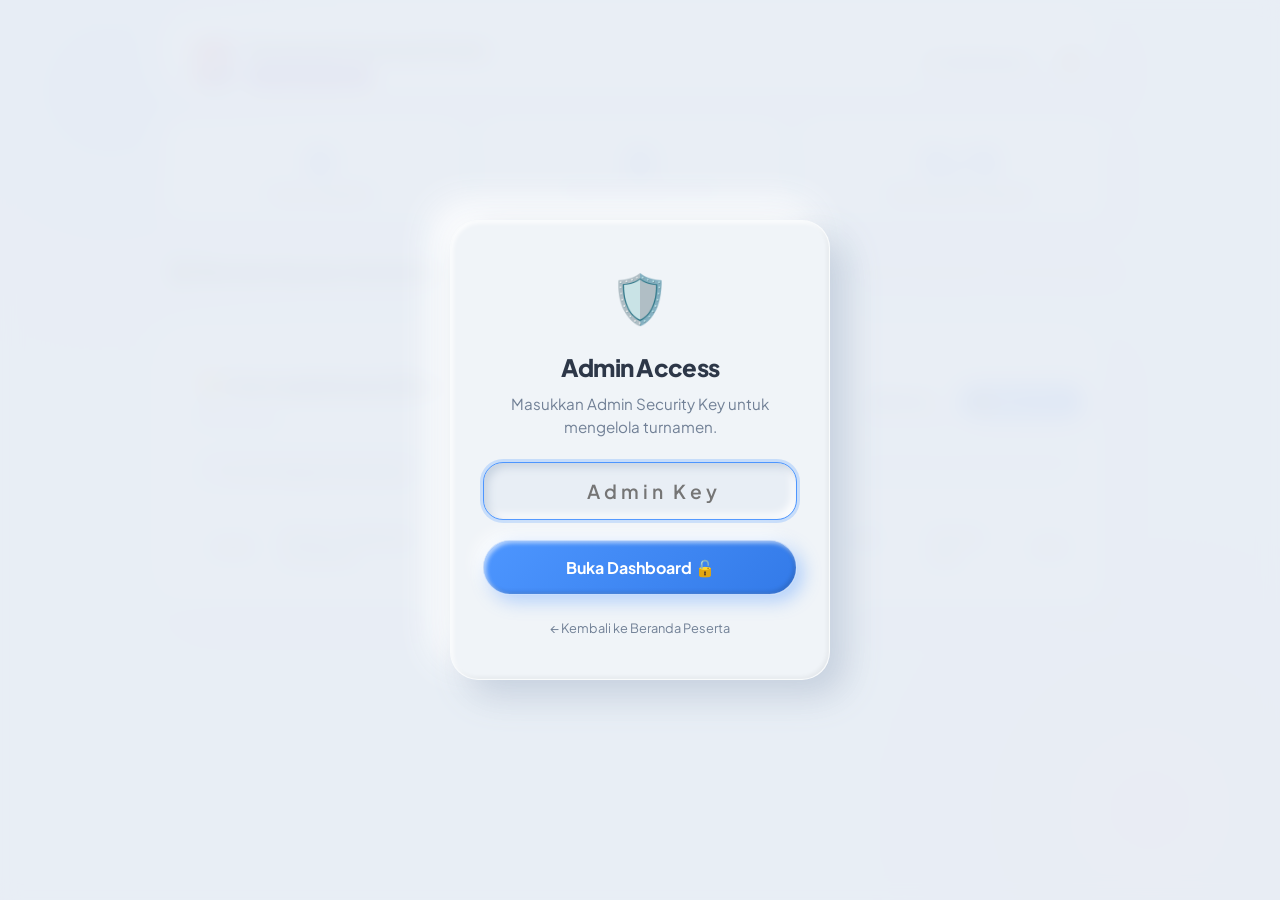
==== admin.html @ 63a5083e "feat: complete web trivia marathon with claymorphism, cloudflare pages, d1 database, and admin dashb" ====
<!DOCTYPE html>
<html lang="id">
<head>
  <meta charset="UTF-8">
  <meta name="viewport" content="width=device-width, initial-scale=1.0">
  <title>Admin Dashboard - Google One AI Pro Trivia Marathon</title>
  <meta name="robots" content="noindex, nofollow">
  <meta name="theme-color" content="#E8EEF5">

  <link rel="icon" href="data:image/svg+xml,<svg xmlns=%22http://www.w3.org/2000/svg%22 viewBox=%220 0 100 100%22><text y=%22.9em%22 font-size=%2290%22>🛡️</text></svg>">
  <link rel="stylesheet" href="css/clay.css">
  
  <style>
    /* Admin specific clay styling */
    .admin-container {
      width: 100%;
      max-width: 980px;
      margin: 0 auto;
      padding: 1.5rem 1.25rem;
    }

    .admin-stats-grid {
      display: grid;
      grid-template-columns: repeat(auto-fit, minmax(180px, 1fr));
      gap: 1.25rem;
      margin-bottom: 2rem;
    }

    .admin-stat-card {
      background: var(--clay-card);
      border-radius: var(--radius-md);
      border: 1px solid var(--clay-border);
      box-shadow: var(--clay-shadow-out-sm), var(--clay-shadow-in-sm);
      padding: 1.25rem;
      text-align: center;
    }

    .admin-stat-val {
      font-size: 2rem;
      font-weight: 800;
      color: var(--clay-primary-dark);
      line-height: 1.1;
    }

    .admin-stat-lbl {
      font-size: 0.78rem;
      font-weight: 700;
      color: var(--text-muted);
      text-transform: uppercase;
      letter-spacing: 0.05em;
      margin-top: 0.35rem;
    }

    /* Switchboard Grid */
    .switchboard-grid {
      display: grid;
      grid-template-columns: repeat(auto-fit, minmax(260px, 1fr));
      gap: 1.25rem;
      margin-bottom: 2.5rem;
    }

    .switch-card {
      background: var(--clay-card);
      border-radius: var(--radius-lg);
      border: 1px solid var(--clay-border);
      box-shadow: var(--clay-shadow-out), var(--clay-shadow-in);
      padding: 1.5rem;
      display: flex;
      flex-direction: column;
      justify-content: space-between;
      gap: 1rem;
      position: relative;
    }

    .switch-card.active-open {
      border: 2px solid #48BB78;
      box-shadow: 0 0 15px rgba(72, 187, 120, 0.25), var(--clay-shadow-out), var(--clay-shadow-in);
    }

    /* Leaderboard Table */
    .leaderboard-clay-card {
      background: var(--clay-card);
      border-radius: var(--radius-lg);
      border: 1px solid var(--clay-border);
      box-shadow: var(--clay-shadow-out), var(--clay-shadow-in);
      padding: 1.75rem;
      overflow-x: auto;
    }

    .table-toolbar {
      display: flex;
      justify-content: space-between;
      align-items: center;
      flex-wrap: wrap;
      gap: 1rem;
      margin-bottom: 1.5rem;
    }

    .admin-table {
      width: 100%;
      border-collapse: separate;
      border-spacing: 0 0.6rem;
      text-align: left;
    }

    .admin-table th {
      font-size: 0.75rem;
      font-weight: 800;
      color: var(--text-muted);
      text-transform: uppercase;
      padding: 0.5rem 1rem;
      letter-spacing: 0.05em;
    }

    .admin-table tbody tr {
      background: #E8EEF5;
      border-radius: var(--radius-sm);
      box-shadow: inset 1.5px 1.5px 3px #cbd5e0, inset -1.5px -1.5px 3px #ffffff;
      transition: var(--transition-smooth);
    }

    .admin-table tbody tr:hover {
      background: #E2E8F0;
    }

    .admin-table td {
      padding: 0.9rem 1rem;
      font-size: 0.88rem;
      font-weight: 700;
      color: var(--text-main);
    }

    .admin-table td:first-child {
      border-top-left-radius: var(--radius-sm);
      border-bottom-left-radius: var(--radius-sm);
    }

    .admin-table td:last-child {
      border-top-right-radius: var(--radius-sm);
      border-bottom-right-radius: var(--radius-sm);
    }

    .rank-pill {
      display: inline-flex;
      align-items: center;
      justify-content: center;
      width: 30px;
      height: 30px;
      border-radius: 50%;
      font-size: 0.82rem;
      font-weight: 800;
      background: #DCE5EE;
    }

    .rank-1 { background: linear-gradient(135deg, #FFD700, #FFA500); color: #fff; box-shadow: 2px 2px 6px rgba(255, 165, 0, 0.4); }
    .rank-2 { background: linear-gradient(135deg, #E0E0E0, #BDBDBD); color: #fff; box-shadow: 2px 2px 6px rgba(189, 189, 189, 0.4); }
    .rank-3 { background: linear-gradient(135deg, #CD7F32, #A0522D); color: #fff; box-shadow: 2px 2px 6px rgba(160, 82, 45, 0.4); }

    .valid-tag {
      background: #DEF7EC;
      color: #03543F;
      padding: 0.2rem 0.55rem;
      border-radius: var(--radius-pill);
      font-size: 0.72rem;
      font-weight: 800;
    }

    .pending-tag {
      background: #FEF08A;
      color: #713F12;
      padding: 0.2rem 0.55rem;
      border-radius: var(--radius-pill);
      font-size: 0.72rem;
      font-weight: 800;
    }

    /* Auth Overlay */
    #auth-overlay {
      position: fixed;
      inset: 0;
      background: rgba(232, 238, 245, 0.95);
      backdrop-filter: blur(10px);
      z-index: 999;
      display: flex;
      align-items: center;
      justify-content: center;
      padding: 1rem;
    }

    .auth-box {
      background: var(--clay-card);
      border-radius: var(--radius-lg);
      border: 1px solid var(--clay-border);
      box-shadow: var(--clay-shadow-out-lg), var(--clay-shadow-in);
      padding: 2.5rem 2rem;
      max-width: 380px;
      width: 100%;
      text-align: center;
    }
  </style>
</head>
<body>

  <!-- =======================================================================
       PIN AUTHENTICATION OVERLAY
       ======================================================================= -->
  <div id="auth-overlay">
    <div class="auth-box">
      <div style="font-size:3rem;margin-bottom:1rem;">🛡️</div>
      <h2 class="title-xl" style="font-size:1.5rem;margin-bottom:0.5rem;">Admin Access</h2>
      <p class="subtitle" style="margin-bottom:1.5rem;">Masukkan Admin Security Key untuk mengelola turnamen.</p>

      <div class="clay-input-group" style="margin-bottom:1.25rem;">
        <input type="password" id="admin-pin-input" class="clay-input" placeholder="Admin Key" style="text-align:center;letter-spacing:0.2em;font-size:1.2rem;">
      </div>
      <p id="auth-error-msg" class="input-error-msg" style="margin-bottom:1rem;">Security Key salah!</p>

      <button id="btn-login-admin" class="clay-btn clay-btn-primary clay-btn-block">
        Buka Dashboard 🔓
      </button>
      <div style="margin-top:1.25rem;">
        <a href="/" style="font-size:0.8rem;color:var(--text-muted);text-decoration:none;">← Kembali ke Beranda Peserta</a>
      </div>
    </div>
  </div>

  <!-- =======================================================================
       ADMIN DASHBOARD CONTENT
       ======================================================================= -->
  <div class="admin-container">

    <!-- Header -->
    <header class="app-header">
      <div class="brand-wrapper">
        <div class="brand-icon" style="background:linear-gradient(135deg, #FF6B6B, #845EC2);">ADM</div>
        <div class="brand-meta">
          <h1>Tournament Command Center</h1>
          <span class="brand-badge" style="background:#845EC2;">Cloudflare D1 Edge</span>
        </div>
      </div>

      <div class="header-controls">
        <a href="/" class="clay-btn clay-btn-neutral" style="padding:0.45rem 1rem;font-size:0.8rem;text-decoration:none;">
          👁️ Lihat Peserta
        </a>
        <button id="btn-logout" class="clay-icon-btn" title="Keluar">
          🚪
        </button>
      </div>
    </header>

    <!-- Quick Stats -->
    <div class="admin-stats-grid">
      <div class="admin-stat-card">
        <div id="stat-total-users" class="admin-stat-val">0</div>
        <div class="admin-stat-lbl">Total Peserta</div>
      </div>
      <div class="admin-stat-card">
        <div id="stat-completed-5" class="admin-stat-val">0</div>
        <div class="admin-stat-lbl">Menyelesaikan 5 Sesi</div>
      </div>
      <div class="admin-stat-card">
        <div id="stat-active-sessions" class="admin-stat-val">0 / 5</div>
        <div class="admin-stat-lbl">Sesi Sedang Dibuka</div>
      </div>
    </div>

    <!-- Section 1: Remote Session Switchboard -->
    <div style="display:flex;justify-content:space-between;align-items:center;margin-bottom:1rem;">
      <h2 style="font-size:1.2rem;font-weight:800;">🎛️ Remote Session Switchboard (Buka / Kunci Sesi)</h2>
      <span style="font-size:0.75rem;color:var(--text-muted);">Perubahan langsung aktif untuk semua peserta</span>
    </div>

    <div id="switchboard-container" class="switchboard-grid">
      <!-- Rendered dynamically by js/admin.js -->
    </div>

    <!-- Section 2: Live Leaderboard Monitor -->
    <div class="leaderboard-clay-card">
      <div class="table-toolbar">
        <div>
          <h2 style="font-size:1.2rem;font-weight:800;margin-bottom:0.25rem;">🏆 Live Leaderboard (Klasemen Akumulasi)</h2>
          <span id="last-updated-text" style="font-size:0.75rem;color:var(--text-muted);">Memuat data...</span>
        </div>

        <div style="display:flex;gap:0.6rem;align-items:center;">
          <button id="btn-refresh-leaderboard" class="clay-btn clay-btn-neutral" style="padding:0.5rem 1rem;font-size:0.8rem;">
            🔄 Refresh
          </button>
          <button id="btn-export-csv" class="clay-btn clay-btn-primary" style="padding:0.5rem 1rem;font-size:0.8rem;">
            📥 Export CSV
          </button>
        </div>
      </div>

      <!-- Search Filter -->
      <div style="margin-bottom:1.25rem;">
        <input type="text" id="leaderboard-search" class="clay-input" placeholder="🔍 Cari Telegram Username..." style="padding:0.65rem 1rem;font-size:0.9rem;">
      </div>

      <!-- Standings Table -->
      <div style="overflow-x:auto;">
        <table class="admin-table">
          <thead>
            <tr>
              <th style="width:50px;">Rank</th>
              <th>Nama & Username Telegram</th>
              <th>Telegram ID</th>
              <th>Total Skor</th>
              <th>Total Durasi</th>
              <th>Progres Sesi</th>
              <th>Status Sah</th>
              <th style="text-align:right;">Aksi</th>
            </tr>
          </thead>
          <tbody id="leaderboard-table-body">
            <!-- Rendered by admin.js -->
          </tbody>
        </table>
      </div>
    </div>

  </div>

  <!-- Scripts -->
  <script src="js/config.js"></script>
  <script src="js/admin.js"></script>
</body>
</html>
---- css/clay.css ----
/* ==========================================================================
   CLAYMORPHISM DESIGN SYSTEM - GOOGLE ONE AI PRO 5TB TRIVIA MARATHON
   ========================================================================== */

@import url('https://fonts.googleapis.com/css2?family=Plus+Jakarta+Sans:ital,wght@0,400;0,500;0,600;0,700;0,800;1,700&display=swap');

:root {
  /* Color Palette - Modern Pastel Clay */
  --clay-bg: #E8EEF5;
  --clay-card: #F0F4F8;
  --clay-surface: #E2E8F0;
  --clay-border: rgba(255, 255, 255, 0.65);
  
  /* Accents */
  --clay-primary: #4D96FF;
  --clay-primary-light: #70A9FF;
  --clay-primary-dark: #327AE8;
  --clay-coral: #FF6B6B;
  --clay-coral-light: #FF8787;
  --clay-green: #48BB78;
  --clay-green-light: #68D391;
  --clay-yellow: #ECC94B;
  --clay-purple: #845EC2;
  --clay-purple-light: #9B72CF;
  
  /* Text */
  --text-main: #2D3748;
  --text-muted: #718096;
  --text-light: #A0AEC0;
  --text-on-primary: #FFFFFF;

  /* Clay Shadows - Standard Dual Soft */
  --clay-shadow-out: 10px 10px 22px #d0d9e5, -10px -10px 22px #ffffff;
  --clay-shadow-out-sm: 6px 6px 14px #d0d9e5, -6px -6px 14px #ffffff;
  --clay-shadow-out-lg: 16px 16px 36px #c5d0de, -16px -16px 36px #ffffff;
  
  --clay-shadow-in: inset 2px 2px 4px rgba(255, 255, 255, 0.8), inset -2px -2px 4px rgba(0, 0, 0, 0.05);
  --clay-shadow-in-sm: inset 1.5px 1.5px 3px rgba(255, 255, 255, 0.8), inset -1.5px -1.5px 3px rgba(0, 0, 0, 0.04);
  --clay-shadow-in-pressed: inset 4px 4px 8px #c8d3e2, inset -4px -4px 8px #ffffff;

  /* Radii */
  --radius-sm: 14px;
  --radius-md: 20px;
  --radius-lg: 28px;
  --radius-pill: 9999px;

  /* Transitions */
  --transition-bounce: all 0.25s cubic-bezier(0.34, 1.56, 0.64, 1);
  --transition-smooth: all 0.2s ease-in-out;
}

/* Reset & Base Setup */
*, *::before, *::after {
  box-sizing: border-box;
  margin: 0;
  padding: 0;
  -webkit-tap-highlight-color: transparent;
}

body {
  font-family: 'Plus Jakarta Sans', -apple-system, BlinkMacSystemFont, "Segoe UI", Roboto, sans-serif;
  background-color: var(--clay-bg);
  color: var(--text-main);
  min-height: 100vh;
  line-height: 1.5;
  display: flex;
  flex-direction: column;
  align-items: center;
  overflow-x: hidden;
  position: relative;
  selection-background-color: var(--clay-primary);
  selection-color: #ffffff;
}

/* Subtle background decorative shapes */
body::before, body::after {
  content: '';
  position: fixed;
  border-radius: 50%;
  pointer-events: none;
  z-index: -1;
  filter: blur(60px);
  opacity: 0.5;
}

body::before {
  top: -100px;
  left: -80px;
  width: 380px;
  height: 380px;
  background: radial-gradient(circle, #70A9FF 0%, rgba(232, 238, 245, 0) 70%);
}

body::after {
  bottom: -120px;
  right: -80px;
  width: 420px;
  height: 420px;
  background: radial-gradient(circle, #FFB4B4 0%, rgba(232, 238, 245, 0) 70%);
}

/* Main Container App */
#app {
  width: 100%;
  max-width: 860px;
  min-height: 100vh;
  display: flex;
  flex-direction: column;
  padding: 1.25rem;
}

/* Top App Header */
.app-header {
  display: flex;
  justify-content: space-between;
  align-items: center;
  gap: 1rem;
  padding: 0.75rem 1.25rem;
  margin-bottom: 1.5rem;
  background: var(--clay-card);
  border-radius: var(--radius-lg);
  border: 1px solid var(--clay-border);
  box-shadow: var(--clay-shadow-out), var(--clay-shadow-in);
}

.brand-wrapper {
  display: flex;
  align-items: center;
  gap: 0.75rem;
}

.brand-icon {
  width: 44px;
  height: 44px;
  border-radius: 14px;
  background: linear-gradient(135deg, #4D96FF, #845EC2);
  display: flex;
  align-items: center;
  justify-content: center;
  color: #fff;
  font-weight: 800;
  font-size: 1.2rem;
  box-shadow: 4px 4px 10px rgba(77, 150, 255, 0.35), inset 2px 2px 3px rgba(255, 255, 255, 0.7);
}

.brand-meta h1 {
  font-size: 1.05rem;
  font-weight: 800;
  color: var(--text-main);
  letter-spacing: -0.02em;
}

.brand-badge {
  display: inline-flex;
  align-items: center;
  gap: 0.3rem;
  font-size: 0.72rem;
  font-weight: 700;
  padding: 0.15rem 0.5rem;
  border-radius: var(--radius-pill);
  background: linear-gradient(135deg, #FF6B6B, #FF9A76);
  color: #ffffff;
  box-shadow: 2px 2px 6px rgba(255, 107, 107, 0.3);
}

.header-controls {
  display: flex;
  align-items: center;
  gap: 0.6rem;
}

/* Clay Toggle Pill */
.clay-toggle {
  display: inline-flex;
  align-items: center;
  background: #dfe6f0;
  border-radius: var(--radius-pill);
  padding: 4px;
  box-shadow: inset 2px 2px 5px #c8d2df, inset -2px -2px 5px #ffffff;
}

.clay-toggle-btn {
  border: none;
  background: transparent;
  padding: 6px 14px;
  border-radius: var(--radius-pill);
  font-size: 0.8rem;
  font-weight: 700;
  color: var(--text-muted);
  cursor: pointer;
  transition: var(--transition-bounce);
}

.clay-toggle-btn.active {
  background: var(--clay-card);
  color: var(--clay-primary-dark);
  box-shadow: 2px 2px 6px #c5d0de, -2px -2px 6px #ffffff, var(--clay-shadow-in-sm);
}

/* Sound Button */
.clay-icon-btn {
  width: 38px;
  height: 38px;
  border-radius: var(--radius-pill);
  border: 1px solid var(--clay-border);
  background: var(--clay-card);
  display: flex;
  align-items: center;
  justify-content: center;
  cursor: pointer;
  box-shadow: var(--clay-shadow-out-sm), var(--clay-shadow-in-sm);
  color: var(--text-main);
  transition: var(--transition-bounce);
  font-size: 1rem;
}

.clay-icon-btn:hover {
  transform: translateY(-2px);
}

.clay-icon-btn:active {
  transform: translateY(1px);
  box-shadow: var(--clay-shadow-in-pressed);
}

/* Clay Cards */
.clay-card {
  background: var(--clay-card);
  border-radius: var(--radius-lg);
  border: 1px solid var(--clay-border);
  box-shadow: var(--clay-shadow-out), var(--clay-shadow-in);
  padding: 2rem;
  position: relative;
  transition: var(--transition-smooth);
}

.clay-card-sm {
  background: var(--clay-card);
  border-radius: var(--radius-md);
  border: 1px solid var(--clay-border);
  box-shadow: var(--clay-shadow-out-sm), var(--clay-shadow-in-sm);
  padding: 1.25rem;
}

/* Typography Helpers */
.title-xl {
  font-size: 1.85rem;
  font-weight: 800;
  letter-spacing: -0.03em;
  color: var(--text-main);
  margin-bottom: 0.5rem;
}

.subtitle {
  font-size: 0.95rem;
  color: var(--text-muted);
  line-height: 1.5;
}

/* Form Controls */
.clay-input-group {
  margin: 1.5rem 0;
  display: flex;
  flex-direction: column;
  gap: 0.5rem;
}

.clay-label {
  font-size: 0.85rem;
  font-weight: 700;
  color: var(--text-main);
  display: flex;
  align-items: center;
  justify-content: space-between;
}

.clay-input-wrapper {
  position: relative;
  display: flex;
  align-items: center;
}

.clay-input-icon {
  position: absolute;
  left: 16px;
  font-size: 1.1rem;
  color: var(--text-muted);
  pointer-events: none;
}

.clay-input {
  width: 100%;
  padding: 1rem 1.25rem 1rem 3rem;
  background: #E8EEF5;
  border-radius: var(--radius-md);
  border: 1px solid rgba(255, 255, 255, 0.4);
  box-shadow: inset 3px 3px 6px #cdd7e3, inset -3px -3px 6px #ffffff;
  font-size: 1.05rem;
  font-family: inherit;
  font-weight: 600;
  color: var(--text-main);
  outline: none;
  transition: var(--transition-smooth);
}

.clay-input:focus {
  border-color: var(--clay-primary);
  box-shadow: inset 4px 4px 8px #c8d3e0, inset -4px -4px 8px #ffffff, 0 0 0 3px rgba(77, 150, 255, 0.25);
}

.clay-input.error {
  border-color: var(--clay-coral);
  box-shadow: inset 4px 4px 8px #edd1d1, inset -4px -4px 8px #ffffff, 0 0 0 3px rgba(255, 107, 107, 0.25);
}

.input-error-msg {
  font-size: 0.8rem;
  color: var(--clay-coral);
  font-weight: 600;
  display: none;
}

.input-error-msg.visible {
  display: block;
}

/* Clay Buttons */
.clay-btn {
  display: inline-flex;
  align-items: center;
  justify-content: center;
  gap: 0.6rem;
  padding: 1rem 1.75rem;
  border-radius: var(--radius-pill);
  border: 1px solid rgba(255, 255, 255, 0.7);
  font-family: inherit;
  font-size: 1rem;
  font-weight: 700;
  cursor: pointer;
  transition: var(--transition-bounce);
  text-decoration: none;
  user-select: none;
}

.clay-btn:hover {
  transform: translateY(-2px);
}

.clay-btn:active {
  transform: translateY(2px) scale(0.98);
}

.clay-btn-primary {
  background: linear-gradient(135deg, #4D96FF, #337AE8);
  color: #ffffff;
  box-shadow: 6px 6px 18px rgba(77, 150, 255, 0.4), -6px -6px 18px #ffffff, inset 2px 2px 4px rgba(255, 255, 255, 0.6), inset -2px -2px 4px rgba(0, 0, 0, 0.15);
}

.clay-btn-primary:active {
  box-shadow: inset 4px 4px 8px rgba(0, 0, 0, 0.25), inset -4px -4px 8px rgba(255, 255, 255, 0.4);
}

.clay-btn-coral {
  background: linear-gradient(135deg, #FF6B6B, #EE5253);
  color: #ffffff;
  box-shadow: 6px 6px 18px rgba(255, 107, 107, 0.4), -6px -6px 18px #ffffff, inset 2px 2px 4px rgba(255, 255, 255, 0.6), inset -2px -2px 4px rgba(0, 0, 0, 0.15);
}

.clay-btn-coral:active {
  box-shadow: inset 4px 4px 8px rgba(0, 0, 0, 0.25), inset -4px -4px 8px rgba(255, 255, 255, 0.4);
}

.clay-btn-neutral {
  background: var(--clay-card);
  color: var(--text-main);
  box-shadow: var(--clay-shadow-out-sm), var(--clay-shadow-in);
}

.clay-btn-neutral:active {
  box-shadow: var(--clay-shadow-in-pressed);
}

.clay-btn:disabled, .clay-btn.disabled {
  opacity: 0.6;
  cursor: not-allowed;
  transform: none !important;
  box-shadow: var(--clay-shadow-out-sm);
}

.clay-btn-block {
  width: 100%;
}

/* Feature Showcase Hero on Welcome */
.prize-banner {
  background: linear-gradient(135deg, #6C5CE7, #4D96FF);
  border-radius: var(--radius-lg);
  padding: 1.5rem;
  color: #ffffff;
  position: relative;
  overflow: hidden;
  box-shadow: 8px 8px 24px rgba(108, 92, 231, 0.35), inset 2px 2px 4px rgba(255, 255, 255, 0.5);
  margin-bottom: 1.75rem;
  display: flex;
  align-items: center;
  justify-content: space-between;
}

.prize-content {
  z-index: 1;
}

.prize-pill {
  display: inline-block;
  background: rgba(255, 255, 255, 0.25);
  backdrop-filter: blur(8px);
  padding: 0.25rem 0.75rem;
  border-radius: var(--radius-pill);
  font-size: 0.75rem;
  font-weight: 700;
  text-transform: uppercase;
  letter-spacing: 0.05em;
  margin-bottom: 0.5rem;
  border: 1px solid rgba(255, 255, 255, 0.4);
}

.prize-title {
  font-size: 1.45rem;
  font-weight: 800;
  margin-bottom: 0.25rem;
  letter-spacing: -0.02em;
}

.prize-desc {
  font-size: 0.85rem;
  opacity: 0.9;
}

.prize-3d-graphic {
  font-size: 3.5rem;
  line-height: 1;
  filter: drop-shadow(0 8px 16px rgba(0, 0, 0, 0.2));
  transform: rotate(10deg);
  animation: float 4s ease-in-out infinite;
}

@keyframes float {
  0%, 100% { transform: translateY(0px) rotate(10deg); }
  50% { transform: translateY(-8px) rotate(14deg); }
}

/* Lobby User Header & Stats Bar */
.user-profile-bar {
  display: flex;
  justify-content: space-between;
  align-items: center;
  padding: 1rem 1.5rem;
  background: var(--clay-card);
  border-radius: var(--radius-md);
  border: 1px solid var(--clay-border);
  box-shadow: var(--clay-shadow-out-sm), var(--clay-shadow-in-sm);
  margin-bottom: 1.5rem;
  flex-wrap: wrap;
  gap: 1rem;
}

.user-identity {
  display: flex;
  align-items: center;
  gap: 0.75rem;
}

.user-avatar {
  width: 44px;
  height: 44px;
  border-radius: var(--radius-pill);
  background: linear-gradient(135deg, #4D96FF, #6BCB77);
  display: flex;
  align-items: center;
  justify-content: center;
  font-size: 1.25rem;
  color: #fff;
  box-shadow: 3px 3px 8px rgba(77, 150, 255, 0.3), inset 2px 2px 3px rgba(255, 255, 255, 0.8);
}

.user-text-name {
  font-weight: 800;
  font-size: 1.05rem;
  color: var(--text-main);
}

.user-text-sub {
  font-size: 0.78rem;
  color: var(--text-muted);
}

.user-aggregate-score {
  display: flex;
  align-items: center;
  gap: 0.5rem;
  background: #E8EEF5;
  padding: 0.5rem 1rem;
  border-radius: var(--radius-pill);
  box-shadow: inset 2px 2px 4px #c8d3e2, inset -2px -2px 4px #ffffff;
}

.score-badge-val {
  font-size: 1.15rem;
  font-weight: 800;
  color: var(--clay-primary-dark);
}

/* Marathon Session Cards Grid */
.sessions-grid {
  display: grid;
  grid-template-columns: repeat(auto-fit, minmax(240px, 1fr));
  gap: 1.25rem;
  margin-bottom: 1.5rem;
}

.session-clay-card {
  background: var(--clay-card);
  border-radius: var(--radius-lg);
  border: 1px solid var(--clay-border);
  box-shadow: var(--clay-shadow-out), var(--clay-shadow-in);
  padding: 1.5rem;
  display: flex;
  flex-direction: column;
  justify-content: space-between;
  position: relative;
  transition: var(--transition-bounce);
  overflow: hidden;
}

.session-clay-card:hover {
  transform: translateY(-4px);
}

.session-badge-status {
  position: absolute;
  top: 14px;
  right: 14px;
  padding: 0.3rem 0.7rem;
  border-radius: var(--radius-pill);
  font-size: 0.7rem;
  font-weight: 800;
  text-transform: uppercase;
  letter-spacing: 0.04em;
  display: inline-flex;
  align-items: center;
  gap: 0.3rem;
}

.status-completed {
  background: #E6FFFA;
  color: #234E52;
  box-shadow: 2px 2px 6px #c4d0dc, inset 1px 1px 2px #fff;
  border: 1px solid #B2F5EA;
}

.status-ready {
  background: #EBF8FF;
  color: #2B6CB0;
  box-shadow: 2px 2px 6px #c4d0dc, inset 1px 1px 2px #fff;
  border: 1px solid #BEE3F8;
  animation: pulse-ready 2s infinite;
}

@keyframes pulse-ready {
  0%, 100% { box-shadow: 0 0 0 0 rgba(77, 150, 255, 0.4); }
  50% { box-shadow: 0 0 0 6px rgba(77, 150, 255, 0); }
}

.status-locked {
  background: #EDF2F7;
  color: #718096;
  box-shadow: inset 1.5px 1.5px 3px #cbd5e0, inset -1.5px -1.5px 3px #ffffff;
}

.session-number-pill {
  width: 42px;
  height: 42px;
  border-radius: 12px;
  display: flex;
  align-items: center;
  justify-content: center;
  font-weight: 800;
  font-size: 1.1rem;
  margin-bottom: 0.75rem;
  background: #E8EEF5;
  box-shadow: 3px 3px 7px #d0d9e5, -3px -3px 7px #ffffff, var(--clay-shadow-in-sm);
  color: var(--clay-primary);
}

.session-title {
  font-size: 1.1rem;
  font-weight: 800;
  color: var(--text-main);
  margin-bottom: 0.35rem;
}

.session-desc {
  font-size: 0.8rem;
  color: var(--text-muted);
  margin-bottom: 1rem;
  line-height: 1.4;
}

.session-metrics {
  background: #E8EEF5;
  padding: 0.65rem 0.9rem;
  border-radius: var(--radius-sm);
  box-shadow: inset 2px 2px 4px #cbd5e0, inset -2px -2px 4px #ffffff;
  display: flex;
  justify-content: space-between;
  align-items: center;
  font-size: 0.8rem;
  margin-bottom: 1rem;
}

.session-metrics-lbl {
  color: var(--text-muted);
  font-weight: 600;
}

.session-metrics-val {
  font-weight: 800;
  color: var(--text-main);
}

.session-timer-box {
  display: flex;
  align-items: center;
  justify-content: center;
  gap: 0.4rem;
  padding: 0.5rem;
  border-radius: var(--radius-sm);
  font-size: 0.78rem;
  font-weight: 700;
  color: var(--text-muted);
  background: #E2E8F0;
  box-shadow: inset 2px 2px 4px #cbd5e0, inset -2px -2px 4px #ffffff;
  margin-bottom: 0.75rem;
}

/* ==========================================================================
   GAME HUD & LOOP VIEW
   ========================================================================== */

.game-hud {
  display: flex;
  flex-direction: column;
  gap: 0.85rem;
  margin-bottom: 1.5rem;
}

.game-meta-row {
  display: flex;
  justify-content: space-between;
  align-items: center;
  gap: 0.75rem;
}

.hud-pill {
  background: var(--clay-card);
  border-radius: var(--radius-pill);
  padding: 0.4rem 0.9rem;
  display: inline-flex;
  align-items: center;
  gap: 0.4rem;
  font-size: 0.82rem;
  font-weight: 700;
  box-shadow: var(--clay-shadow-out-sm), var(--clay-shadow-in-sm);
  border: 1px solid var(--clay-border);
}

.hud-pill-highlight {
  color: var(--clay-primary-dark);
  background: #EBF8FF;
}

/* Dynamic 7-Second Progress Bar */
.timer-container {
  width: 100%;
  height: 18px;
  background: #d8e2ee;
  border-radius: var(--radius-pill);
  box-shadow: inset 3px 3px 6px #bcc9db, inset -3px -3px 6px #ffffff;
  padding: 3px;
  position: relative;
  overflow: hidden;
}

.timer-bar {
  height: 100%;
  width: 100%;
  border-radius: var(--radius-pill);
  background: linear-gradient(90deg, #48BB78, #38A169);
  transition: width 0.1s linear, background 0.3s ease;
  box-shadow: 2px 2px 5px rgba(72, 187, 120, 0.4), inset 1px 1px 2px rgba(255, 255, 255, 0.6);
}

.timer-bar.warning {
  background: linear-gradient(90deg, #ECC94B, #D69E2E);
  box-shadow: 2px 2px 5px rgba(236, 201, 75, 0.4);
}

.timer-bar.critical {
  background: linear-gradient(90deg, #FF6B6B, #E53E3E);
  box-shadow: 2px 2px 5px rgba(255, 107, 107, 0.4);
  animation: pulse-danger 0.5s infinite alternate;
}

@keyframes pulse-danger {
  0% { opacity: 0.85; }
  100% { opacity: 1; transform: scaleY(1.05); }
}

.timer-counter-text {
  position: absolute;
  top: 50%;
  left: 50%;
  transform: translate(-50%, -50%);
  font-size: 0.68rem;
  font-weight: 800;
  color: #2D3748;
  letter-spacing: 0.05em;
  pointer-events: none;
}

/* Question Area */
.question-clay-box {
  background: var(--clay-card);
  border-radius: var(--radius-lg);
  border: 1px solid var(--clay-border);
  box-shadow: var(--clay-shadow-out), var(--clay-shadow-in);
  padding: 1.75rem;
  margin-bottom: 1.5rem;
  min-height: 140px;
  display: flex;
  flex-direction: column;
  justify-content: center;
}

.difficulty-tag {
  align-self: flex-start;
  padding: 0.2rem 0.6rem;
  border-radius: var(--radius-pill);
  font-size: 0.68rem;
  font-weight: 800;
  text-transform: uppercase;
  letter-spacing: 0.05em;
  margin-bottom: 0.6rem;
}

.difficulty-tag.easy {
  background: #DEF7EC;
  color: #03543F;
  border: 1px solid #BCF0DA;
}

.difficulty-tag.medium {
  background: #FEF08A;
  color: #713F12;
  border: 1px solid #FDE047;
}

.difficulty-tag.hard {
  background: #FDE8E8;
  color: #9B1C1C;
  border: 1px solid #FBD5D5;
}

.question-text {
  font-size: 1.22rem;
  font-weight: 800;
  color: var(--text-main);
  line-height: 1.45;
}

/* Options Grid */
.options-grid {
  display: grid;
  grid-template-columns: 1fr;
  gap: 0.9rem;
}

@media (min-width: 640px) {
  .options-grid {
    grid-template-columns: 1fr 1fr;
  }
}

.option-clay-btn {
  background: var(--clay-card);
  border: 1px solid var(--clay-border);
  border-radius: var(--radius-md);
  padding: 1.15rem 1.25rem;
  box-shadow: var(--clay-shadow-out-sm), var(--clay-shadow-in-sm);
  display: flex;
  align-items: center;
  gap: 0.85rem;
  cursor: pointer;
  transition: var(--transition-bounce);
  text-align: left;
  user-select: none;
  font-family: inherit;
  font-size: 0.96rem;
  font-weight: 700;
  color: var(--text-main);
  outline: none;
}

.option-clay-btn:hover:not(:disabled) {
  transform: translateY(-3px) scale(1.01);
  box-shadow: 8px 8px 18px #cbd5e2, -8px -8px 18px #ffffff, var(--clay-shadow-in);
  border-color: var(--clay-primary-light);
}

.option-clay-btn:active:not(:disabled) {
  transform: translateY(2px) scale(0.98);
  box-shadow: var(--clay-shadow-in-pressed);
}

.option-letter-badge {
  width: 32px;
  height: 32px;
  border-radius: 10px;
  background: #E8EEF5;
  box-shadow: inset 1.5px 1.5px 3px #cbd5e0, inset -1.5px -1.5px 3px #ffffff;
  display: flex;
  align-items: center;
  justify-content: center;
  font-size: 0.85rem;
  font-weight: 800;
  color: var(--text-muted);
  flex-shrink: 0;
  transition: var(--transition-smooth);
}

/* Answer States */
.option-clay-btn.selected {
  border-color: var(--clay-primary);
  background: #EBF8FF;
}

.option-clay-btn.correct {
  background: linear-gradient(135deg, #48BB78, #38A169) !important;
  color: #ffffff !important;
  border-color: #38A169 !important;
  box-shadow: 6px 6px 16px rgba(72, 187, 120, 0.4), inset 2px 2px 4px rgba(255, 255, 255, 0.6) !important;
  transform: scale(1.02);
}

.option-clay-btn.correct .option-letter-badge {
  background: rgba(255, 255, 255, 0.25);
  color: #ffffff;
  box-shadow: none;
}

.option-clay-btn.wrong {
  background: linear-gradient(135deg, #FF6B6B, #E53E3E) !important;
  color: #ffffff !important;
  border-color: #E53E3E !important;
  box-shadow: 6px 6px 16px rgba(255, 107, 107, 0.4), inset 2px 2px 4px rgba(255, 255, 255, 0.6) !important;
  animation: shake 0.4s ease-in-out;
}

.option-clay-btn.wrong .option-letter-badge {
  background: rgba(255, 255, 255, 0.25);
  color: #ffffff;
  box-shadow: none;
}

@keyframes shake {
  0%, 100% { transform: translateX(0); }
  20%, 60% { transform: translateX(-6px); }
  40%, 80% { transform: translateX(6px); }
}

/* ==========================================================================
   RESULTS VIEW & SUMMARY
   ========================================================================== */

.result-card {
  text-align: center;
  padding: 2.5rem 1.75rem;
}

.trophy-clay-icon {
  width: 90px;
  height: 90px;
  margin: 0 auto 1.25rem;
  border-radius: 50%;
  background: linear-gradient(135deg, #FFD93D, #F6C90E);
  display: flex;
  align-items: center;
  justify-content: center;
  font-size: 3rem;
  box-shadow: 8px 8px 20px rgba(255, 217, 61, 0.4), -8px -8px 20px #ffffff, inset 2px 2px 4px rgba(255, 255, 255, 0.8);
  animation: bounce-in 0.8s cubic-bezier(0.34, 1.56, 0.64, 1);
}

@keyframes bounce-in {
  0% { transform: scale(0.3); opacity: 0; }
  100% { transform: scale(1); opacity: 1; }
}

.score-display-huge {
  font-size: 3.2rem;
  font-weight: 800;
  letter-spacing: -0.04em;
  color: var(--clay-primary-dark);
  line-height: 1;
  margin: 0.5rem 0 0.25rem;
}

.score-label-sub {
  font-size: 0.85rem;
  color: var(--text-muted);
  font-weight: 700;
  text-transform: uppercase;
  letter-spacing: 0.05em;
  margin-bottom: 1.75rem;
}

.stats-summary-grid {
  display: grid;
  grid-template-columns: repeat(3, 1fr);
  gap: 0.9rem;
  margin-bottom: 2rem;
}

.stat-item {
  background: #E8EEF5;
  border-radius: var(--radius-md);
  padding: 1rem 0.5rem;
  box-shadow: inset 2.5px 2.5px 5px #c8d3e2, inset -2.5px -2.5px 5px #ffffff;
}

.stat-item-val {
  font-size: 1.35rem;
  font-weight: 800;
  color: var(--text-main);
  margin-bottom: 0.2rem;
}

.stat-item-lbl {
  font-size: 0.72rem;
  font-weight: 700;
  color: var(--text-muted);
  text-transform: uppercase;
}

.sync-status-box {
  display: inline-flex;
  align-items: center;
  gap: 0.5rem;
  font-size: 0.85rem;
  font-weight: 700;
  padding: 0.5rem 1.25rem;
  border-radius: var(--radius-pill);
  margin-bottom: 1.5rem;
}

.sync-pending {
  background: #FEFCBF;
  color: #744210;
  border: 1px solid #FAF089;
}

.sync-success {
  background: #C6F6D5;
  color: #22543D;
  border: 1px solid #9AE6B4;
}

.sync-error {
  background: #FED7D7;
  color: #742A2A;
  border: 1px solid #FEB2B2;
}

/* ==========================================================================
   ANTI-CHEAT ALERT MODAL & OVERLAY
   ========================================================================== */

.modal-backdrop {
  position: fixed;
  inset: 0;
  background: rgba(45, 55, 72, 0.45);
  backdrop-filter: blur(8px);
  display: flex;
  align-items: center;
  justify-content: center;
  z-index: 100;
  padding: 1.25rem;
  opacity: 0;
  pointer-events: none;
  transition: opacity 0.25s ease;
}

.modal-backdrop.active {
  opacity: 1;
  pointer-events: auto;
}

.clay-modal {
  background: var(--clay-card);
  border-radius: var(--radius-lg);
  border: 1px solid var(--clay-border);
  box-shadow: var(--clay-shadow-out-lg), var(--clay-shadow-in);
  padding: 2rem;
  max-width: 440px;
  width: 100%;
  text-align: center;
  transform: scale(0.9);
  transition: var(--transition-bounce);
}

.modal-backdrop.active .clay-modal {
  transform: scale(1);
}

.modal-icon-badge {
  width: 68px;
  height: 68px;
  border-radius: 50%;
  background: linear-gradient(135deg, #FF6B6B, #EE5253);
  margin: 0 auto 1.25rem;
  display: flex;
  align-items: center;
  justify-content: center;
  font-size: 2rem;
  color: #ffffff;
  box-shadow: 6px 6px 16px rgba(255, 107, 107, 0.4), inset 2px 2px 4px rgba(255, 255, 255, 0.6);
}

/* Dev/Test Banner */
.dev-banner {
  background: #FEFCBF;
  color: #744210;
  border: 1px dashed #D69E2E;
  padding: 0.5rem 1rem;
  border-radius: var(--radius-sm);
  font-size: 0.76rem;
  font-weight: 700;
  margin-bottom: 1rem;
  display: flex;
  align-items: center;
  justify-content: space-between;
}

.dev-banner-btn {
  background: #FAF089;
  border: 1px solid #ECC94B;
  padding: 0.2rem 0.6rem;
  border-radius: 6px;
  font-size: 0.72rem;
  font-weight: 800;
  cursor: pointer;
}

/* Responsive queries */
@media (max-width: 640px) {
  #app {
    padding: 0.85rem;
  }
  
  .clay-card {
    padding: 1.35rem;
  }

  .title-xl {
    font-size: 1.45rem;
  }

  .prize-banner {
    flex-direction: column;
    text-align: center;
    gap: 1rem;
  }

  .stats-summary-grid {
    grid-template-columns: 1fr;
  }
}
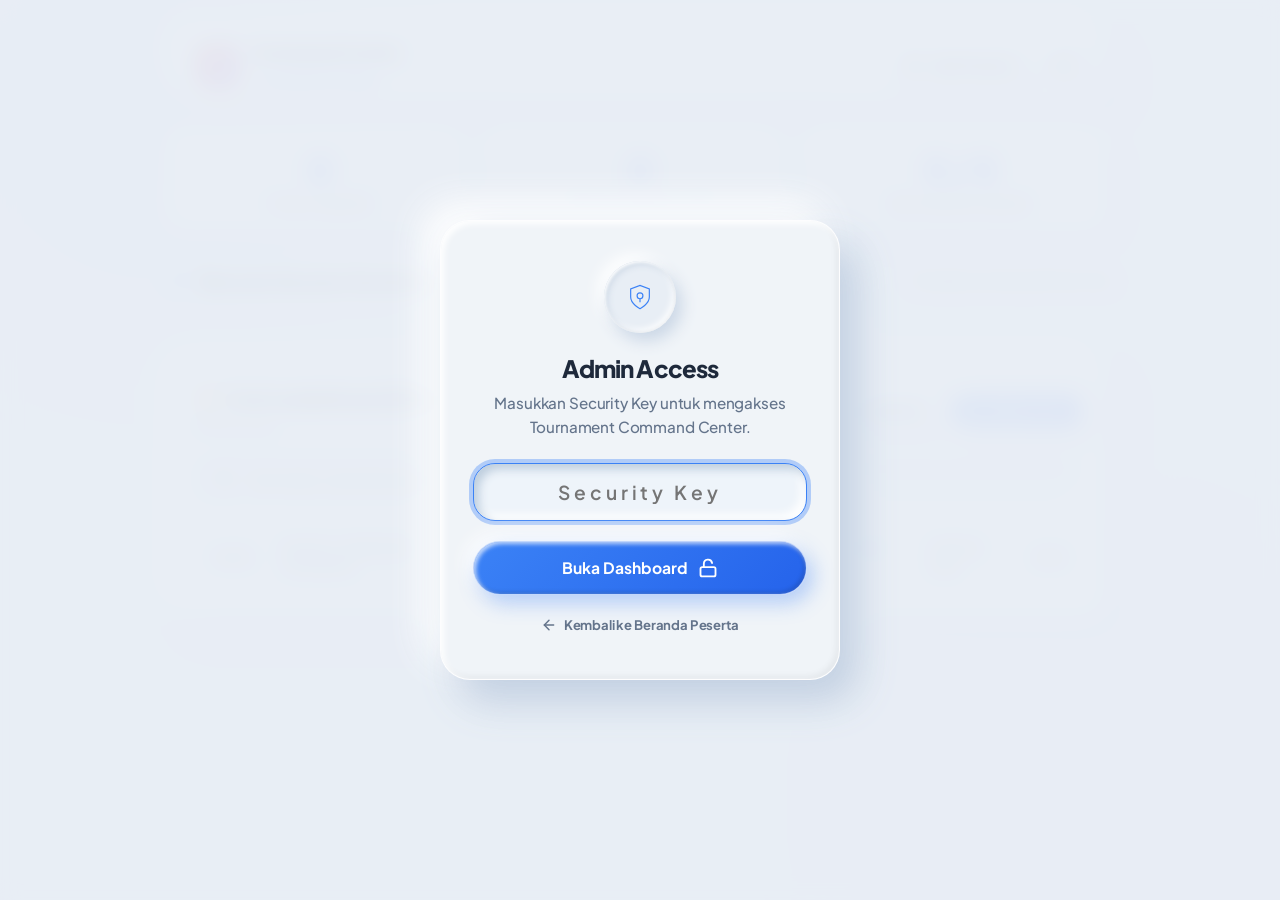
==== commit 9c56d1fa: "style: elevate claymorphism UI, remove all emojis, and replace with modern vector SVG icons" ====
--- a/admin.html
+++ b/admin.html
@@ -7,7 +7,7 @@
   <meta name="robots" content="noindex, nofollow">
   <meta name="theme-color" content="#E8EEF5">
 
-  <link rel="icon" href="data:image/svg+xml,<svg xmlns=%22http://www.w3.org/2000/svg%22 viewBox=%220 0 100 100%22><text y=%22.9em%22 font-size=%2290%22>🛡️</text></svg>">
+  <link rel="icon" href="data:image/svg+xml,%3Csvg xmlns='http://www.w3.org/2000/svg' viewBox='0 0 24 24' fill='none' stroke='%233B82F6' stroke-width='2'%3E%3Cpath d='M12 22s8-4 8-10V5l-8-3-8 3v7c0 6 8 10 8 10z'/%3E%3C/svg%3E">
   <link rel="stylesheet" href="css/clay.css">
   
   <style>
@@ -30,16 +30,22 @@
       background: var(--clay-card);
       border-radius: var(--radius-md);
       border: 1px solid var(--clay-border);
-      box-shadow: var(--clay-shadow-out-sm), var(--clay-shadow-in-sm);
+      box-shadow: var(--shadow-clay-sm);
       padding: 1.25rem;
       text-align: center;
+      transition: var(--spring);
+    }
+
+    .admin-stat-card:hover {
+      transform: translateY(-3px);
     }
 
     .admin-stat-val {
-      font-size: 2rem;
+      font-size: 2.2rem;
       font-weight: 800;
-      color: var(--clay-primary-dark);
+      color: var(--primary-dark);
       line-height: 1.1;
+      letter-spacing: -0.03em;
     }
 
     .admin-stat-lbl {
@@ -63,18 +69,23 @@
       background: var(--clay-card);
       border-radius: var(--radius-lg);
       border: 1px solid var(--clay-border);
-      box-shadow: var(--clay-shadow-out), var(--clay-shadow-in);
+      box-shadow: var(--shadow-clay);
       padding: 1.5rem;
       display: flex;
       flex-direction: column;
       justify-content: space-between;
       gap: 1rem;
       position: relative;
+      transition: var(--spring);
+    }
+
+    .switch-card:hover {
+      transform: translateY(-4px);
     }
 
     .switch-card.active-open {
-      border: 2px solid #48BB78;
-      box-shadow: 0 0 15px rgba(72, 187, 120, 0.25), var(--clay-shadow-out), var(--clay-shadow-in);
+      border: 2px solid #10B981;
+      box-shadow: 0 0 15px rgba(16, 185, 129, 0.25), var(--shadow-clay);
     }
 
     /* Leaderboard Table */
@@ -82,7 +93,7 @@
       background: var(--clay-card);
       border-radius: var(--radius-lg);
       border: 1px solid var(--clay-border);
-      box-shadow: var(--clay-shadow-out), var(--clay-shadow-in);
+      box-shadow: var(--shadow-clay);
       padding: 1.75rem;
       overflow-x: auto;
     }
@@ -115,12 +126,13 @@
     .admin-table tbody tr {
       background: #E8EEF5;
       border-radius: var(--radius-sm);
-      box-shadow: inset 1.5px 1.5px 3px #cbd5e0, inset -1.5px -1.5px 3px #ffffff;
-      transition: var(--transition-smooth);
+      box-shadow: var(--shadow-inset);
+      transition: var(--smooth);
     }
 
     .admin-table tbody tr:hover {
       background: #E2E8F0;
+      transform: scale(1.002);
     }
 
     .admin-table td {
@@ -140,38 +152,28 @@
       border-bottom-right-radius: var(--radius-sm);
     }
 
-    .rank-pill {
-      display: inline-flex;
-      align-items: center;
-      justify-content: center;
-      width: 30px;
-      height: 30px;
-      border-radius: 50%;
-      font-size: 0.82rem;
-      font-weight: 800;
-      background: #DCE5EE;
-    }
-
-    .rank-1 { background: linear-gradient(135deg, #FFD700, #FFA500); color: #fff; box-shadow: 2px 2px 6px rgba(255, 165, 0, 0.4); }
-    .rank-2 { background: linear-gradient(135deg, #E0E0E0, #BDBDBD); color: #fff; box-shadow: 2px 2px 6px rgba(189, 189, 189, 0.4); }
-    .rank-3 { background: linear-gradient(135deg, #CD7F32, #A0522D); color: #fff; box-shadow: 2px 2px 6px rgba(160, 82, 45, 0.4); }
-
     .valid-tag {
       background: #DEF7EC;
       color: #03543F;
-      padding: 0.2rem 0.55rem;
+      padding: 0.25rem 0.65rem;
       border-radius: var(--radius-pill);
       font-size: 0.72rem;
       font-weight: 800;
+      display: inline-flex;
+      align-items: center;
+      gap: 0.35rem;
     }
 
     .pending-tag {
       background: #FEF08A;
       color: #713F12;
-      padding: 0.2rem 0.55rem;
+      padding: 0.25rem 0.65rem;
       border-radius: var(--radius-pill);
       font-size: 0.72rem;
       font-weight: 800;
+      display: inline-flex;
+      align-items: center;
+      gap: 0.35rem;
     }
 
     /* Auth Overlay */
@@ -191,9 +193,9 @@
       background: var(--clay-card);
       border-radius: var(--radius-lg);
       border: 1px solid var(--clay-border);
-      box-shadow: var(--clay-shadow-out-lg), var(--clay-shadow-in);
+      box-shadow: var(--shadow-clay-lg);
       padding: 2.5rem 2rem;
-      max-width: 380px;
+      max-width: 400px;
       width: 100%;
       text-align: center;
     }
@@ -206,20 +208,33 @@
        ======================================================================= -->
   <div id="auth-overlay">
     <div class="auth-box">
-      <div style="font-size:3rem;margin-bottom:1rem;">🛡️</div>
+      <div class="auth-icon-circle">
+        <svg class="ui-icon-lg" viewBox="0 0 24 24" stroke="var(--primary)" fill="none">
+          <path d="M12 22s8-4 8-10V5l-8-3-8 3v7c0 6 8 10 8 10z"/>
+          <circle cx="12" cy="11" r="2.5"/>
+          <line x1="12" y1="13.5" x2="12" y2="16.5"/>
+        </svg>
+      </div>
       <h2 class="title-xl" style="font-size:1.5rem;margin-bottom:0.5rem;">Admin Access</h2>
-      <p class="subtitle" style="margin-bottom:1.5rem;">Masukkan Admin Security Key untuk mengelola turnamen.</p>
+      <p class="subtitle" style="margin-bottom:1.5rem;">Masukkan Security Key untuk mengakses Tournament Command Center.</p>
 
       <div class="clay-input-group" style="margin-bottom:1.25rem;">
-        <input type="password" id="admin-pin-input" class="clay-input" placeholder="Admin Key" style="text-align:center;letter-spacing:0.2em;font-size:1.2rem;">
-      </div>
-      <p id="auth-error-msg" class="input-error-msg" style="margin-bottom:1rem;">Security Key salah!</p>
+        <input type="password" id="admin-pin-input" class="clay-input" placeholder="Security Key" style="text-align:center;letter-spacing:0.2em;font-size:1.2rem;padding-left:1.25rem;">
+      </div>
+      <p id="auth-error-msg" class="input-error-msg" style="margin-bottom:1rem;justify-content:center;">Security Key salah atau tidak memiliki otorisasi!</p>
 
       <button id="btn-login-admin" class="clay-btn clay-btn-primary clay-btn-block">
-        Buka Dashboard 🔓
+        <span>Buka Dashboard</span>
+        <svg class="ui-icon" viewBox="0 0 24 24">
+          <rect x="3" y="11" width="18" height="11" rx="2" ry="2"/>
+          <path d="M7 11V7a5 5 0 0 1 9.9-1"/>
+        </svg>
       </button>
       <div style="margin-top:1.25rem;">
-        <a href="/" style="font-size:0.8rem;color:var(--text-muted);text-decoration:none;">← Kembali ke Beranda Peserta</a>
+        <a href="/" style="font-size:0.82rem;font-weight:700;color:var(--text-muted);text-decoration:none;display:inline-flex;align-items:center;gap:0.4rem;">
+          <svg class="ui-icon ui-icon-sm" viewBox="0 0 24 24"><line x1="19" y1="12" x2="5" y2="12"/><polyline points="12 19 5 12 12 5"/></svg>
+          Kembali ke Beranda Peserta
+        </a>
       </div>
     </div>
   </div>
@@ -232,19 +247,31 @@
     <!-- Header -->
     <header class="app-header">
       <div class="brand-wrapper">
-        <div class="brand-icon" style="background:linear-gradient(135deg, #FF6B6B, #845EC2);">ADM</div>
+        <div class="brand-logo-admin">
+          <svg class="ui-icon" viewBox="0 0 24 24" stroke="#FFFFFF" fill="none">
+            <path d="M12 22s8-4 8-10V5l-8-3-8 3v7c0 6 8 10 8 10z"/>
+          </svg>
+        </div>
         <div class="brand-meta">
-          <h1>Tournament Command Center</h1>
-          <span class="brand-badge" style="background:#845EC2;">Cloudflare D1 Edge</span>
+          <h1>Command Center</h1>
+          <span class="brand-badge" style="background:#EFF6FF;color:#2563EB;border-color:#BFDBFE;">Cloudflare D1 Edge</span>
         </div>
       </div>
 
       <div class="header-controls">
-        <a href="/" class="clay-btn clay-btn-neutral" style="padding:0.45rem 1rem;font-size:0.8rem;text-decoration:none;">
-          👁️ Lihat Peserta
+        <a href="/" class="clay-btn clay-btn-neutral" style="padding:0.5rem 1rem;font-size:0.84rem;text-decoration:none;">
+          <svg class="ui-icon ui-icon-sm" viewBox="0 0 24 24">
+            <path d="M1 12s4-8 11-8 11 8 11 8-4 8-11 8-11-8-11-8z"/>
+            <circle cx="12" cy="12" r="3"/>
+          </svg>
+          Lihat Peserta
         </a>
         <button id="btn-logout" class="clay-icon-btn" title="Keluar">
-          🚪
+          <svg class="ui-icon" viewBox="0 0 24 24">
+            <path d="M9 21H5a2 2 0 0 1-2-2V5a2 2 0 0 1 2-2h4"/>
+            <polyline points="16 17 21 12 16 7"/>
+            <line x1="21" y1="12" x2="9" y2="12"/>
+          </svg>
         </button>
       </div>
     </header>
@@ -266,9 +293,22 @@
     </div>
 
     <!-- Section 1: Remote Session Switchboard -->
-    <div style="display:flex;justify-content:space-between;align-items:center;margin-bottom:1rem;">
-      <h2 style="font-size:1.2rem;font-weight:800;">🎛️ Remote Session Switchboard (Buka / Kunci Sesi)</h2>
-      <span style="font-size:0.75rem;color:var(--text-muted);">Perubahan langsung aktif untuk semua peserta</span>
+    <div style="display:flex;justify-content:space-between;align-items:center;margin-bottom:1.25rem;">
+      <div style="display:flex;align-items:center;gap:0.6rem;">
+        <svg class="ui-icon" viewBox="0 0 24 24" style="color:var(--primary);">
+          <line x1="4" y1="21" x2="4" y2="14"/>
+          <line x1="4" y1="10" x2="4" y2="3"/>
+          <line x1="12" y1="21" x2="12" y2="12"/>
+          <line x1="12" y1="8" x2="12" y2="3"/>
+          <line x1="20" y1="21" x2="20" y2="16"/>
+          <line x1="20" y1="12" x2="20" y2="3"/>
+          <line x1="1" y1="14" x2="7" y2="14"/>
+          <line x1="9" y1="8" x2="15" y2="8"/>
+          <line x1="17" y1="16" x2="23" y2="16"/>
+        </svg>
+        <h2 style="font-size:1.2rem;font-weight:800;">Remote Session Switchboard</h2>
+      </div>
+      <span style="font-size:0.75rem;font-weight:700;color:var(--text-muted);">Perubahan otomatis aktif real-time</span>
     </div>
 
     <div id="switchboard-container" class="switchboard-grid">
@@ -279,23 +319,50 @@
     <div class="leaderboard-clay-card">
       <div class="table-toolbar">
         <div>
-          <h2 style="font-size:1.2rem;font-weight:800;margin-bottom:0.25rem;">🏆 Live Leaderboard (Klasemen Akumulasi)</h2>
-          <span id="last-updated-text" style="font-size:0.75rem;color:var(--text-muted);">Memuat data...</span>
+          <div style="display:flex;align-items:center;gap:0.5rem;">
+            <svg class="ui-icon" viewBox="0 0 24 24" style="color:#F59E0B;">
+              <path d="M6 9H4.5a2.5 2.5 0 0 1 0-5H6"/>
+              <path d="M18 9h1.5a2.5 2.5 0 0 0 0-5H18"/>
+              <path d="M4 22h16"/>
+              <path d="M10 14.66V17c0 .55-.45 1-1 1H8c-.55 0-1 .45-1 1v1c0 .55.45 1 1 1h8c.55 0 1-.45 1-1v-1c0-.55-.45-1-1-1h-1c-.55 0-1-.45-1-1v-2.34"/>
+              <path d="M6 4h12v5a6 6 0 0 1-12 0V4z"/>
+            </svg>
+            <h2 style="font-size:1.2rem;font-weight:800;margin:0;">Live Leaderboard (Klasemen Akumulasi)</h2>
+          </div>
+          <span id="last-updated-text" style="font-size:0.75rem;color:var(--text-muted);display:block;margin-top:0.25rem;">Memuat data...</span>
         </div>
 
         <div style="display:flex;gap:0.6rem;align-items:center;">
-          <button id="btn-refresh-leaderboard" class="clay-btn clay-btn-neutral" style="padding:0.5rem 1rem;font-size:0.8rem;">
-            🔄 Refresh
+          <button id="btn-refresh-leaderboard" class="clay-btn clay-btn-neutral" style="padding:0.5rem 1rem;font-size:0.82rem;">
+            <svg class="ui-icon ui-icon-sm" viewBox="0 0 24 24">
+              <polyline points="23 4 23 10 17 10"/>
+              <polyline points="1 20 1 14 7 14"/>
+              <path d="M3.51 9a9 9 0 0 1 14.85-3.36L23 10M1 14l4.64 4.36A9 9 0 0 0 20.49 15"/>
+            </svg>
+            Refresh
           </button>
-          <button id="btn-export-csv" class="clay-btn clay-btn-primary" style="padding:0.5rem 1rem;font-size:0.8rem;">
-            📥 Export CSV
+          <button id="btn-export-csv" class="clay-btn clay-btn-primary" style="padding:0.5rem 1rem;font-size:0.82rem;">
+            <svg class="ui-icon ui-icon-sm" viewBox="0 0 24 24">
+              <path d="M21 15v4a2 2 0 0 1-2 2H5a2 2 0 0 1-2-2v-4"/>
+              <polyline points="7 10 12 15 17 10"/>
+              <line x1="12" y1="15" x2="12" y2="3"/>
+            </svg>
+            Export CSV
           </button>
         </div>
       </div>
 
-      <!-- Search Filter -->
-      <div style="margin-bottom:1.25rem;">
-        <input type="text" id="leaderboard-search" class="clay-input" placeholder="🔍 Cari Telegram Username..." style="padding:0.65rem 1rem;font-size:0.9rem;">
+      <!-- Search Filter with SVG Icon -->
+      <div class="clay-input-group" style="margin-bottom:1.25rem;">
+        <div class="clay-input-wrapper">
+          <span class="clay-input-icon">
+            <svg class="ui-icon" viewBox="0 0 24 24">
+              <circle cx="11" cy="11" r="8"/>
+              <line x1="21" y1="21" x2="16.65" y2="16.65"/>
+            </svg>
+          </span>
+          <input type="text" id="leaderboard-search" class="clay-input" placeholder="Cari nama, username (@), atau ID Telegram..." style="padding:0.75rem 1rem 0.75rem 3.1rem;font-size:0.9rem;">
+        </div>
       </div>
 
       <!-- Standings Table -->
@@ -303,7 +370,7 @@
         <table class="admin-table">
           <thead>
             <tr>
-              <th style="width:50px;">Rank</th>
+              <th style="width:60px;">Rank</th>
               <th>Nama & Username Telegram</th>
               <th>Telegram ID</th>
               <th>Total Skor</th>
--- a/css/clay.css
+++ b/css/clay.css
@@ -1,55 +1,88 @@
 /* ==========================================================================
-   CLAYMORPHISM DESIGN SYSTEM - GOOGLE ONE AI PRO 5TB TRIVIA MARATHON
+   PREMIUM CLAYMORPHISM DESIGN SYSTEM - GOOGLE ONE AI PRO 5TB MARATHON
+   Ultra-modern, tactile 3D clay with crisp SVG vectors & spring physics
    ========================================================================== */
 
 @import url('https://fonts.googleapis.com/css2?family=Plus+Jakarta+Sans:ital,wght@0,400;0,500;0,600;0,700;0,800;1,700&display=swap');
 
 :root {
-  /* Color Palette - Modern Pastel Clay */
+  /* Color Palette - Neo-Pastel Modern */
   --clay-bg: #E8EEF5;
   --clay-card: #F0F4F8;
+  --clay-card-hover: #F5F8FC;
   --clay-surface: #E2E8F0;
-  --clay-border: rgba(255, 255, 255, 0.65);
+  --clay-border: rgba(255, 255, 255, 0.85);
+  --clay-border-subtle: rgba(255, 255, 255, 0.45);
   
-  /* Accents */
-  --clay-primary: #4D96FF;
-  --clay-primary-light: #70A9FF;
-  --clay-primary-dark: #327AE8;
-  --clay-coral: #FF6B6B;
-  --clay-coral-light: #FF8787;
-  --clay-green: #48BB78;
-  --clay-green-light: #68D391;
-  --clay-yellow: #ECC94B;
-  --clay-purple: #845EC2;
-  --clay-purple-light: #9B72CF;
+  /* Vibrant Primary Accents */
+  --primary: #3B82F6;
+  --primary-light: #60A5FA;
+  --primary-dark: #2563EB;
+  --primary-glow: rgba(59, 130, 246, 0.35);
+
+  --accent-purple: #8B5CF6;
+  --accent-purple-light: #A78BFA;
+  --accent-purple-glow: rgba(139, 92, 246, 0.35);
+
+  --coral: #FF5A5F;
+  --coral-dark: #E0484D;
+  --coral-glow: rgba(255, 90, 95, 0.35);
+
+  --success: #10B981;
+  --success-dark: #059669;
+  --warning: #F59E0B;
   
   /* Text */
-  --text-main: #2D3748;
-  --text-muted: #718096;
-  --text-light: #A0AEC0;
-  --text-on-primary: #FFFFFF;
-
-  /* Clay Shadows - Standard Dual Soft */
-  --clay-shadow-out: 10px 10px 22px #d0d9e5, -10px -10px 22px #ffffff;
-  --clay-shadow-out-sm: 6px 6px 14px #d0d9e5, -6px -6px 14px #ffffff;
-  --clay-shadow-out-lg: 16px 16px 36px #c5d0de, -16px -16px 36px #ffffff;
-  
-  --clay-shadow-in: inset 2px 2px 4px rgba(255, 255, 255, 0.8), inset -2px -2px 4px rgba(0, 0, 0, 0.05);
-  --clay-shadow-in-sm: inset 1.5px 1.5px 3px rgba(255, 255, 255, 0.8), inset -1.5px -1.5px 3px rgba(0, 0, 0, 0.04);
-  --clay-shadow-in-pressed: inset 4px 4px 8px #c8d3e2, inset -4px -4px 8px #ffffff;
+  --text-main: #1E293B;
+  --text-muted: #64748B;
+  --text-light: #94A3B8;
+
+  /* Refined Dual Clay Shadows (Light Source: Top-Left) */
+  --shadow-clay: 
+    12px 14px 28px #cbd7e6,
+    -10px -10px 24px #ffffff,
+    inset 2px 2px 4px rgba(255, 255, 255, 0.9),
+    inset -2px -2px 4px rgba(0, 0, 0, 0.04);
+
+  --shadow-clay-sm: 
+    6px 8px 16px #cbd7e6,
+    -6px -6px 16px #ffffff,
+    inset 1.5px 1.5px 3px rgba(255, 255, 255, 0.9),
+    inset -1.5px -1.5px 3px rgba(0, 0, 0, 0.03);
+
+  --shadow-clay-lg: 
+    18px 22px 40px #c2d0e2,
+    -16px -16px 36px #ffffff,
+    inset 3px 3px 6px rgba(255, 255, 255, 0.95),
+    inset -3px -3px 6px rgba(0, 0, 0, 0.05);
+
+  /* Inset Grooves for Inputs & Wells */
+  --shadow-inset: 
+    inset 3px 3px 7px #cad6e4,
+    inset -3px -3px 7px #ffffff;
+
+  --shadow-inset-active: 
+    inset 5px 5px 10px #becede,
+    inset -5px -5px 10px #ffffff;
+
+  /* Pressed Button Depression */
+  --shadow-btn-pressed: 
+    inset 3px 3px 7px rgba(0, 0, 0, 0.2),
+    inset -3px -3px 7px rgba(255, 255, 255, 0.5);
 
   /* Radii */
-  --radius-sm: 14px;
-  --radius-md: 20px;
-  --radius-lg: 28px;
+  --radius-xs: 10px;
+  --radius-sm: 16px;
+  --radius-md: 22px;
+  --radius-lg: 30px;
   --radius-pill: 9999px;
 
-  /* Transitions */
-  --transition-bounce: all 0.25s cubic-bezier(0.34, 1.56, 0.64, 1);
-  --transition-smooth: all 0.2s ease-in-out;
-}
-
-/* Reset & Base Setup */
+  /* Easing curves */
+  --spring: all 0.3s cubic-bezier(0.34, 1.56, 0.64, 1);
+  --smooth: all 0.2s cubic-bezier(0.4, 0, 0.2, 1);
+}
+
+/* Reset & Base */
 *, *::before, *::after {
   box-sizing: border-box;
   margin: 0;
@@ -68,45 +101,68 @@
   align-items: center;
   overflow-x: hidden;
   position: relative;
-  selection-background-color: var(--clay-primary);
-  selection-color: #ffffff;
-}
-
-/* Subtle background decorative shapes */
+  letter-spacing: -0.01em;
+}
+
+/* Ambient dynamic background lighting */
 body::before, body::after {
   content: '';
   position: fixed;
   border-radius: 50%;
   pointer-events: none;
   z-index: -1;
-  filter: blur(60px);
-  opacity: 0.5;
+  filter: blur(80px);
+  opacity: 0.6;
 }
 
 body::before {
-  top: -100px;
+  top: -120px;
   left: -80px;
-  width: 380px;
-  height: 380px;
-  background: radial-gradient(circle, #70A9FF 0%, rgba(232, 238, 245, 0) 70%);
+  width: 460px;
+  height: 460px;
+  background: radial-gradient(circle, #93C5FD 0%, rgba(232, 238, 245, 0) 70%);
 }
 
 body::after {
-  bottom: -120px;
+  bottom: -150px;
   right: -80px;
-  width: 420px;
-  height: 420px;
-  background: radial-gradient(circle, #FFB4B4 0%, rgba(232, 238, 245, 0) 70%);
-}
-
-/* Main Container App */
+  width: 500px;
+  height: 500px;
+  background: radial-gradient(circle, #DDD6FE 0%, rgba(232, 238, 245, 0) 70%);
+}
+
+/* Main Container */
 #app {
   width: 100%;
-  max-width: 860px;
+  max-width: 880px;
   min-height: 100vh;
   display: flex;
   flex-direction: column;
-  padding: 1.25rem;
+  padding: 1.5rem 1.25rem;
+}
+
+/* Vector Icon Generic Helper */
+.ui-icon {
+  width: 1.25rem;
+  height: 1.25rem;
+  display: inline-block;
+  vertical-align: middle;
+  stroke-width: 2.2;
+  stroke: currentColor;
+  fill: none;
+  stroke-linecap: round;
+  stroke-linejoin: round;
+  flex-shrink: 0;
+}
+
+.ui-icon-sm {
+  width: 1rem;
+  height: 1rem;
+}
+
+.ui-icon-lg {
+  width: 1.75rem;
+  height: 1.75rem;
 }
 
 /* Top App Header */
@@ -115,68 +171,75 @@
   justify-content: space-between;
   align-items: center;
   gap: 1rem;
-  padding: 0.75rem 1.25rem;
+  padding: 0.85rem 1.5rem;
   margin-bottom: 1.5rem;
   background: var(--clay-card);
   border-radius: var(--radius-lg);
   border: 1px solid var(--clay-border);
-  box-shadow: var(--clay-shadow-out), var(--clay-shadow-in);
+  box-shadow: var(--shadow-clay);
 }
 
 .brand-wrapper {
   display: flex;
   align-items: center;
-  gap: 0.75rem;
-}
-
-.brand-icon {
+  gap: 0.85rem;
+}
+
+.brand-logo-gemini {
   width: 44px;
   height: 44px;
   border-radius: 14px;
-  background: linear-gradient(135deg, #4D96FF, #845EC2);
-  display: flex;
-  align-items: center;
-  justify-content: center;
-  color: #fff;
-  font-weight: 800;
-  font-size: 1.2rem;
-  box-shadow: 4px 4px 10px rgba(77, 150, 255, 0.35), inset 2px 2px 3px rgba(255, 255, 255, 0.7);
+  background: linear-gradient(135deg, #3B82F6 0%, #8B5CF6 50%, #EC4899 100%);
+  display: flex;
+  align-items: center;
+  justify-content: center;
+  color: #ffffff;
+  box-shadow: 4px 6px 14px var(--primary-glow), inset 2px 2px 3px rgba(255, 255, 255, 0.8);
+  transition: var(--spring);
+}
+
+.brand-logo-gemini:hover {
+  transform: rotate(10deg) scale(1.05);
 }
 
 .brand-meta h1 {
-  font-size: 1.05rem;
+  font-size: 1.1rem;
   font-weight: 800;
   color: var(--text-main);
-  letter-spacing: -0.02em;
+  letter-spacing: -0.03em;
+  display: flex;
+  align-items: center;
+  gap: 0.4rem;
 }
 
 .brand-badge {
   display: inline-flex;
   align-items: center;
-  gap: 0.3rem;
-  font-size: 0.72rem;
-  font-weight: 700;
-  padding: 0.15rem 0.5rem;
-  border-radius: var(--radius-pill);
-  background: linear-gradient(135deg, #FF6B6B, #FF9A76);
-  color: #ffffff;
-  box-shadow: 2px 2px 6px rgba(255, 107, 107, 0.3);
+  gap: 0.35rem;
+  font-size: 0.7rem;
+  font-weight: 800;
+  padding: 0.2rem 0.65rem;
+  border-radius: var(--radius-pill);
+  background: #EFF6FF;
+  color: #1D4ED8;
+  border: 1px solid #BFDBFE;
+  letter-spacing: 0.02em;
 }
 
 .header-controls {
   display: flex;
   align-items: center;
-  gap: 0.6rem;
-}
-
-/* Clay Toggle Pill */
+  gap: 0.75rem;
+}
+
+/* Toggle Pill */
 .clay-toggle {
   display: inline-flex;
   align-items: center;
-  background: #dfe6f0;
+  background: #dbe4ef;
   border-radius: var(--radius-pill);
   padding: 4px;
-  box-shadow: inset 2px 2px 5px #c8d2df, inset -2px -2px 5px #ffffff;
+  box-shadow: var(--shadow-inset);
 }
 
 .clay-toggle-btn {
@@ -185,22 +248,22 @@
   padding: 6px 14px;
   border-radius: var(--radius-pill);
   font-size: 0.8rem;
-  font-weight: 700;
+  font-weight: 800;
   color: var(--text-muted);
   cursor: pointer;
-  transition: var(--transition-bounce);
+  transition: var(--spring);
 }
 
 .clay-toggle-btn.active {
   background: var(--clay-card);
-  color: var(--clay-primary-dark);
-  box-shadow: 2px 2px 6px #c5d0de, -2px -2px 6px #ffffff, var(--clay-shadow-in-sm);
-}
-
-/* Sound Button */
+  color: var(--primary-dark);
+  box-shadow: 2px 2px 6px #c5d0de, -2px -2px 6px #ffffff, inset 1px 1px 2px rgba(255, 255, 255, 0.9);
+}
+
+/* Icon Buttons */
 .clay-icon-btn {
-  width: 38px;
-  height: 38px;
+  width: 42px;
+  height: 42px;
   border-radius: var(--radius-pill);
   border: 1px solid var(--clay-border);
   background: var(--clay-card);
@@ -208,19 +271,19 @@
   align-items: center;
   justify-content: center;
   cursor: pointer;
-  box-shadow: var(--clay-shadow-out-sm), var(--clay-shadow-in-sm);
+  box-shadow: var(--shadow-clay-sm);
   color: var(--text-main);
-  transition: var(--transition-bounce);
-  font-size: 1rem;
+  transition: var(--spring);
 }
 
 .clay-icon-btn:hover {
   transform: translateY(-2px);
+  color: var(--primary);
 }
 
 .clay-icon-btn:active {
   transform: translateY(1px);
-  box-shadow: var(--clay-shadow-in-pressed);
+  box-shadow: var(--shadow-btn-pressed);
 }
 
 /* Clay Cards */
@@ -228,45 +291,138 @@
   background: var(--clay-card);
   border-radius: var(--radius-lg);
   border: 1px solid var(--clay-border);
-  box-shadow: var(--clay-shadow-out), var(--clay-shadow-in);
-  padding: 2rem;
+  box-shadow: var(--shadow-clay);
+  padding: 2.25rem;
   position: relative;
-  transition: var(--transition-smooth);
+  transition: var(--smooth);
 }
 
 .clay-card-sm {
   background: var(--clay-card);
   border-radius: var(--radius-md);
   border: 1px solid var(--clay-border);
-  box-shadow: var(--clay-shadow-out-sm), var(--clay-shadow-in-sm);
+  box-shadow: var(--shadow-clay-sm);
   padding: 1.25rem;
 }
 
-/* Typography Helpers */
+/* Typography */
 .title-xl {
   font-size: 1.85rem;
   font-weight: 800;
-  letter-spacing: -0.03em;
+  letter-spacing: -0.035em;
   color: var(--text-main);
   margin-bottom: 0.5rem;
+  line-height: 1.25;
 }
 
 .subtitle {
   font-size: 0.95rem;
   color: var(--text-muted);
-  line-height: 1.5;
-}
-
-/* Form Controls */
+  line-height: 1.55;
+  font-weight: 500;
+}
+
+/* Modern Prize Hero Showcase */
+.prize-banner {
+  background: linear-gradient(135deg, #1E1B4B 0%, #312E81 50%, #4338CA 100%);
+  border-radius: var(--radius-lg);
+  padding: 1.75rem 2rem;
+  color: #ffffff;
+  position: relative;
+  overflow: hidden;
+  box-shadow: 10px 14px 30px rgba(49, 46, 129, 0.35), inset 2px 2px 4px rgba(255, 255, 255, 0.3);
+  margin-bottom: 2rem;
+  display: flex;
+  align-items: center;
+  justify-content: space-between;
+  gap: 1.5rem;
+}
+
+.prize-banner::before {
+  content: '';
+  position: absolute;
+  top: -50%;
+  left: -20%;
+  width: 140%;
+  height: 200%;
+  background: radial-gradient(circle, rgba(139, 92, 246, 0.25) 0%, transparent 60%);
+  pointer-events: none;
+}
+
+.prize-content {
+  z-index: 1;
+}
+
+.prize-pill {
+  display: inline-flex;
+  align-items: center;
+  gap: 0.4rem;
+  background: rgba(255, 255, 255, 0.15);
+  backdrop-filter: blur(12px);
+  padding: 0.3rem 0.85rem;
+  border-radius: var(--radius-pill);
+  font-size: 0.72rem;
+  font-weight: 800;
+  text-transform: uppercase;
+  letter-spacing: 0.06em;
+  margin-bottom: 0.65rem;
+  border: 1px solid rgba(255, 255, 255, 0.25);
+  color: #E0E7FF;
+}
+
+.prize-title {
+  font-size: 1.55rem;
+  font-weight: 800;
+  margin-bottom: 0.35rem;
+  letter-spacing: -0.03em;
+  background: linear-gradient(90deg, #FFFFFF, #E0E7FF);
+  -webkit-background-clip: text;
+  -webkit-text-fill-color: transparent;
+}
+
+.prize-desc {
+  font-size: 0.88rem;
+  color: #C7D2FE;
+  line-height: 1.45;
+}
+
+.prize-emblem {
+  position: relative;
+  width: 90px;
+  height: 90px;
+  flex-shrink: 0;
+  display: flex;
+  align-items: center;
+  justify-content: center;
+}
+
+.prize-ring-glow {
+  width: 84px;
+  height: 84px;
+  border-radius: 50%;
+  background: linear-gradient(135deg, #F59E0B, #EF4444);
+  display: flex;
+  align-items: center;
+  justify-content: center;
+  box-shadow: 0 0 25px rgba(245, 158, 11, 0.5), inset 2px 2px 4px rgba(255, 255, 255, 0.7);
+  animation: pulse-ring 3s infinite ease-in-out;
+}
+
+@keyframes pulse-ring {
+  0%, 100% { transform: scale(1) rotate(0deg); }
+  50% { transform: scale(1.06) rotate(6deg); }
+}
+
+/* Inputs & Form Groups */
 .clay-input-group {
-  margin: 1.5rem 0;
+  margin-bottom: 1.25rem;
   display: flex;
   flex-direction: column;
-  gap: 0.5rem;
+  gap: 0.45rem;
 }
 
 .clay-label {
-  font-size: 0.85rem;
+  font-size: 0.84rem;
   font-weight: 700;
   color: var(--text-main);
   display: flex;
@@ -283,45 +439,55 @@
 .clay-input-icon {
   position: absolute;
   left: 16px;
-  font-size: 1.1rem;
   color: var(--text-muted);
+  display: flex;
+  align-items: center;
+  justify-content: center;
   pointer-events: none;
+  transition: var(--smooth);
 }
 
 .clay-input {
   width: 100%;
-  padding: 1rem 1.25rem 1rem 3rem;
+  padding: 1rem 1.25rem 1rem 3.1rem;
   background: #E8EEF5;
   border-radius: var(--radius-md);
-  border: 1px solid rgba(255, 255, 255, 0.4);
-  box-shadow: inset 3px 3px 6px #cdd7e3, inset -3px -3px 6px #ffffff;
-  font-size: 1.05rem;
+  border: 1.5px solid transparent;
+  box-shadow: var(--shadow-inset);
+  font-size: 0.98rem;
   font-family: inherit;
   font-weight: 600;
   color: var(--text-main);
   outline: none;
-  transition: var(--transition-smooth);
+  transition: var(--smooth);
 }
 
 .clay-input:focus {
-  border-color: var(--clay-primary);
-  box-shadow: inset 4px 4px 8px #c8d3e0, inset -4px -4px 8px #ffffff, 0 0 0 3px rgba(77, 150, 255, 0.25);
+  border-color: var(--primary);
+  background: #EEF4FA;
+  box-shadow: var(--shadow-inset-active), 0 0 0 4px var(--primary-glow);
+}
+
+.clay-input:focus + .clay-input-icon {
+  color: var(--primary);
 }
 
 .clay-input.error {
-  border-color: var(--clay-coral);
-  box-shadow: inset 4px 4px 8px #edd1d1, inset -4px -4px 8px #ffffff, 0 0 0 3px rgba(255, 107, 107, 0.25);
+  border-color: var(--coral);
+  box-shadow: var(--shadow-inset), 0 0 0 4px var(--coral-glow);
 }
 
 .input-error-msg {
-  font-size: 0.8rem;
-  color: var(--clay-coral);
-  font-weight: 600;
+  font-size: 0.78rem;
+  color: var(--coral-dark);
+  font-weight: 700;
   display: none;
+  align-items: center;
+  gap: 0.3rem;
 }
 
 .input-error-msg.visible {
-  display: block;
+  display: flex;
 }
 
 /* Clay Buttons */
@@ -329,137 +495,84 @@
   display: inline-flex;
   align-items: center;
   justify-content: center;
-  gap: 0.6rem;
-  padding: 1rem 1.75rem;
+  gap: 0.65rem;
+  padding: 1rem 1.85rem;
   border-radius: var(--radius-pill);
   border: 1px solid rgba(255, 255, 255, 0.7);
   font-family: inherit;
-  font-size: 1rem;
+  font-size: 0.98rem;
   font-weight: 700;
   cursor: pointer;
-  transition: var(--transition-bounce);
+  transition: var(--spring);
   text-decoration: none;
   user-select: none;
 }
 
-.clay-btn:hover {
-  transform: translateY(-2px);
-}
-
-.clay-btn:active {
-  transform: translateY(2px) scale(0.98);
+.clay-btn:hover:not(:disabled) {
+  transform: translateY(-2.5px);
+}
+
+.clay-btn:active:not(:disabled) {
+  transform: translateY(2px) scale(0.985);
 }
 
 .clay-btn-primary {
-  background: linear-gradient(135deg, #4D96FF, #337AE8);
+  background: linear-gradient(135deg, #3B82F6 0%, #2563EB 100%);
   color: #ffffff;
-  box-shadow: 6px 6px 18px rgba(77, 150, 255, 0.4), -6px -6px 18px #ffffff, inset 2px 2px 4px rgba(255, 255, 255, 0.6), inset -2px -2px 4px rgba(0, 0, 0, 0.15);
-}
-
-.clay-btn-primary:active {
-  box-shadow: inset 4px 4px 8px rgba(0, 0, 0, 0.25), inset -4px -4px 8px rgba(255, 255, 255, 0.4);
+  box-shadow: 
+    6px 8px 20px var(--primary-glow),
+    -6px -6px 20px #ffffff,
+    inset 2px 2px 4px rgba(255, 255, 255, 0.7),
+    inset -2px -2px 4px rgba(0, 0, 0, 0.15);
+}
+
+.clay-btn-primary:active:not(:disabled) {
+  box-shadow: var(--shadow-btn-pressed);
 }
 
 .clay-btn-coral {
-  background: linear-gradient(135deg, #FF6B6B, #EE5253);
+  background: linear-gradient(135deg, #FF5A5F 0%, #E0484D 100%);
   color: #ffffff;
-  box-shadow: 6px 6px 18px rgba(255, 107, 107, 0.4), -6px -6px 18px #ffffff, inset 2px 2px 4px rgba(255, 255, 255, 0.6), inset -2px -2px 4px rgba(0, 0, 0, 0.15);
-}
-
-.clay-btn-coral:active {
-  box-shadow: inset 4px 4px 8px rgba(0, 0, 0, 0.25), inset -4px -4px 8px rgba(255, 255, 255, 0.4);
+  box-shadow: 
+    6px 8px 20px var(--coral-glow),
+    -6px -6px 20px #ffffff,
+    inset 2px 2px 4px rgba(255, 255, 255, 0.7),
+    inset -2px -2px 4px rgba(0, 0, 0, 0.15);
 }
 
 .clay-btn-neutral {
   background: var(--clay-card);
   color: var(--text-main);
-  box-shadow: var(--clay-shadow-out-sm), var(--clay-shadow-in);
-}
-
-.clay-btn-neutral:active {
-  box-shadow: var(--clay-shadow-in-pressed);
+  box-shadow: var(--shadow-clay-sm);
+}
+
+.clay-btn-neutral:hover:not(:disabled) {
+  background: var(--clay-card-hover);
+  color: var(--primary);
+}
+
+.clay-btn-block {
+  width: 100%;
 }
 
 .clay-btn:disabled, .clay-btn.disabled {
-  opacity: 0.6;
+  opacity: 0.55;
   cursor: not-allowed;
   transform: none !important;
-  box-shadow: var(--clay-shadow-out-sm);
-}
-
-.clay-btn-block {
-  width: 100%;
-}
-
-/* Feature Showcase Hero on Welcome */
-.prize-banner {
-  background: linear-gradient(135deg, #6C5CE7, #4D96FF);
-  border-radius: var(--radius-lg);
-  padding: 1.5rem;
-  color: #ffffff;
-  position: relative;
-  overflow: hidden;
-  box-shadow: 8px 8px 24px rgba(108, 92, 231, 0.35), inset 2px 2px 4px rgba(255, 255, 255, 0.5);
-  margin-bottom: 1.75rem;
-  display: flex;
-  align-items: center;
+  box-shadow: var(--shadow-clay-sm);
+}
+
+/* User Identity Bar in Lobby */
+.user-profile-bar {
+  display: flex;
   justify-content: space-between;
-}
-
-.prize-content {
-  z-index: 1;
-}
-
-.prize-pill {
-  display: inline-block;
-  background: rgba(255, 255, 255, 0.25);
-  backdrop-filter: blur(8px);
-  padding: 0.25rem 0.75rem;
-  border-radius: var(--radius-pill);
-  font-size: 0.75rem;
-  font-weight: 700;
-  text-transform: uppercase;
-  letter-spacing: 0.05em;
-  margin-bottom: 0.5rem;
-  border: 1px solid rgba(255, 255, 255, 0.4);
-}
-
-.prize-title {
-  font-size: 1.45rem;
-  font-weight: 800;
-  margin-bottom: 0.25rem;
-  letter-spacing: -0.02em;
-}
-
-.prize-desc {
-  font-size: 0.85rem;
-  opacity: 0.9;
-}
-
-.prize-3d-graphic {
-  font-size: 3.5rem;
-  line-height: 1;
-  filter: drop-shadow(0 8px 16px rgba(0, 0, 0, 0.2));
-  transform: rotate(10deg);
-  animation: float 4s ease-in-out infinite;
-}
-
-@keyframes float {
-  0%, 100% { transform: translateY(0px) rotate(10deg); }
-  50% { transform: translateY(-8px) rotate(14deg); }
-}
-
-/* Lobby User Header & Stats Bar */
-.user-profile-bar {
-  display: flex;
-  justify-content: space-between;
-  align-items: center;
-  padding: 1rem 1.5rem;
+  align-items: center;
+  padding: 1.1rem 1.5rem;
   background: var(--clay-card);
   border-radius: var(--radius-md);
   border: 1px solid var(--clay-border);
-  box-shadow: var(--clay-shadow-out-sm), var(--clay-shadow-in-sm);
-  margin-bottom: 1.5rem;
+  box-shadow: var(--shadow-clay-sm);
+  margin-bottom: 1.75rem;
   flex-wrap: wrap;
   gap: 1rem;
 }
@@ -467,129 +580,129 @@
 .user-identity {
   display: flex;
   align-items: center;
-  gap: 0.75rem;
+  gap: 0.85rem;
 }
 
 .user-avatar {
-  width: 44px;
-  height: 44px;
-  border-radius: var(--radius-pill);
-  background: linear-gradient(135deg, #4D96FF, #6BCB77);
-  display: flex;
-  align-items: center;
-  justify-content: center;
-  font-size: 1.25rem;
-  color: #fff;
-  box-shadow: 3px 3px 8px rgba(77, 150, 255, 0.3), inset 2px 2px 3px rgba(255, 255, 255, 0.8);
+  width: 46px;
+  height: 46px;
+  border-radius: var(--radius-pill);
+  background: linear-gradient(135deg, #3B82F6, #10B981);
+  display: flex;
+  align-items: center;
+  justify-content: center;
+  color: #ffffff;
+  box-shadow: 3px 4px 10px rgba(59, 130, 246, 0.35), inset 2px 2px 3px rgba(255, 255, 255, 0.8);
 }
 
 .user-text-name {
   font-weight: 800;
   font-size: 1.05rem;
   color: var(--text-main);
+  letter-spacing: -0.02em;
 }
 
 .user-text-sub {
   font-size: 0.78rem;
   color: var(--text-muted);
+  font-weight: 600;
 }
 
 .user-aggregate-score {
   display: flex;
   align-items: center;
-  gap: 0.5rem;
+  gap: 0.6rem;
   background: #E8EEF5;
-  padding: 0.5rem 1rem;
-  border-radius: var(--radius-pill);
-  box-shadow: inset 2px 2px 4px #c8d3e2, inset -2px -2px 4px #ffffff;
+  padding: 0.55rem 1.15rem;
+  border-radius: var(--radius-pill);
+  box-shadow: var(--shadow-inset);
 }
 
 .score-badge-val {
-  font-size: 1.15rem;
-  font-weight: 800;
-  color: var(--clay-primary-dark);
+  font-size: 1.25rem;
+  font-weight: 800;
+  color: var(--primary-dark);
 }
 
 /* Marathon Session Cards Grid */
 .sessions-grid {
   display: grid;
-  grid-template-columns: repeat(auto-fit, minmax(240px, 1fr));
-  gap: 1.25rem;
-  margin-bottom: 1.5rem;
+  grid-template-columns: repeat(auto-fit, minmax(250px, 1fr));
+  gap: 1.35rem;
+  margin-bottom: 2rem;
 }
 
 .session-clay-card {
   background: var(--clay-card);
   border-radius: var(--radius-lg);
   border: 1px solid var(--clay-border);
-  box-shadow: var(--clay-shadow-out), var(--clay-shadow-in);
-  padding: 1.5rem;
+  box-shadow: var(--shadow-clay);
+  padding: 1.65rem;
   display: flex;
   flex-direction: column;
   justify-content: space-between;
   position: relative;
-  transition: var(--transition-bounce);
+  transition: var(--spring);
   overflow: hidden;
 }
 
 .session-clay-card:hover {
-  transform: translateY(-4px);
+  transform: translateY(-5px);
+  background: var(--clay-card-hover);
 }
 
 .session-badge-status {
   position: absolute;
-  top: 14px;
-  right: 14px;
-  padding: 0.3rem 0.7rem;
-  border-radius: var(--radius-pill);
-  font-size: 0.7rem;
+  top: 16px;
+  right: 16px;
+  padding: 0.3rem 0.75rem;
+  border-radius: var(--radius-pill);
+  font-size: 0.72rem;
   font-weight: 800;
   text-transform: uppercase;
   letter-spacing: 0.04em;
   display: inline-flex;
   align-items: center;
-  gap: 0.3rem;
+  gap: 0.35rem;
 }
 
 .status-completed {
-  background: #E6FFFA;
-  color: #234E52;
-  box-shadow: 2px 2px 6px #c4d0dc, inset 1px 1px 2px #fff;
-  border: 1px solid #B2F5EA;
+  background: #DEF7EC;
+  color: #03543F;
+  border: 1px solid #BCF0DA;
 }
 
 .status-ready {
-  background: #EBF8FF;
-  color: #2B6CB0;
-  box-shadow: 2px 2px 6px #c4d0dc, inset 1px 1px 2px #fff;
-  border: 1px solid #BEE3F8;
+  background: #EBF5FF;
+  color: #1E40AF;
+  border: 1px solid #BFDBFE;
   animation: pulse-ready 2s infinite;
 }
 
 @keyframes pulse-ready {
-  0%, 100% { box-shadow: 0 0 0 0 rgba(77, 150, 255, 0.4); }
-  50% { box-shadow: 0 0 0 6px rgba(77, 150, 255, 0); }
+  0%, 100% { box-shadow: 0 0 0 0 rgba(59, 130, 246, 0.4); }
+  50% { box-shadow: 0 0 0 6px rgba(59, 130, 246, 0); }
 }
 
 .status-locked {
-  background: #EDF2F7;
-  color: #718096;
-  box-shadow: inset 1.5px 1.5px 3px #cbd5e0, inset -1.5px -1.5px 3px #ffffff;
+  background: #F1F5F9;
+  color: #64748B;
+  border: 1px solid #E2E8F0;
 }
 
 .session-number-pill {
-  width: 42px;
-  height: 42px;
-  border-radius: 12px;
-  display: flex;
-  align-items: center;
-  justify-content: center;
-  font-weight: 800;
-  font-size: 1.1rem;
-  margin-bottom: 0.75rem;
+  width: 44px;
+  height: 44px;
+  border-radius: 14px;
+  display: flex;
+  align-items: center;
+  justify-content: center;
+  font-weight: 800;
+  font-size: 1.15rem;
+  margin-bottom: 0.85rem;
   background: #E8EEF5;
-  box-shadow: 3px 3px 7px #d0d9e5, -3px -3px 7px #ffffff, var(--clay-shadow-in-sm);
-  color: var(--clay-primary);
+  box-shadow: 3px 3px 8px #cbd7e6, -3px -3px 8px #ffffff, var(--shadow-inset);
+  color: var(--primary);
 }
 
 .session-title {
@@ -597,24 +710,25 @@
   font-weight: 800;
   color: var(--text-main);
   margin-bottom: 0.35rem;
+  letter-spacing: -0.02em;
 }
 
 .session-desc {
-  font-size: 0.8rem;
+  font-size: 0.82rem;
   color: var(--text-muted);
-  margin-bottom: 1rem;
-  line-height: 1.4;
+  margin-bottom: 1.25rem;
+  line-height: 1.45;
 }
 
 .session-metrics {
   background: #E8EEF5;
-  padding: 0.65rem 0.9rem;
+  padding: 0.75rem 1rem;
   border-radius: var(--radius-sm);
-  box-shadow: inset 2px 2px 4px #cbd5e0, inset -2px -2px 4px #ffffff;
+  box-shadow: var(--shadow-inset);
   display: flex;
   justify-content: space-between;
   align-items: center;
-  font-size: 0.8rem;
+  font-size: 0.82rem;
   margin-bottom: 1rem;
 }
 
@@ -632,15 +746,15 @@
   display: flex;
   align-items: center;
   justify-content: center;
-  gap: 0.4rem;
-  padding: 0.5rem;
+  gap: 0.45rem;
+  padding: 0.6rem;
   border-radius: var(--radius-sm);
-  font-size: 0.78rem;
+  font-size: 0.8rem;
   font-weight: 700;
   color: var(--text-muted);
   background: #E2E8F0;
-  box-shadow: inset 2px 2px 4px #cbd5e0, inset -2px -2px 4px #ffffff;
-  margin-bottom: 0.75rem;
+  box-shadow: var(--shadow-inset);
+  margin-bottom: 0.85rem;
 }
 
 /* ==========================================================================
@@ -650,7 +764,7 @@
 .game-hud {
   display: flex;
   flex-direction: column;
-  gap: 0.85rem;
+  gap: 0.95rem;
   margin-bottom: 1.5rem;
 }
 
@@ -664,28 +778,29 @@
 .hud-pill {
   background: var(--clay-card);
   border-radius: var(--radius-pill);
-  padding: 0.4rem 0.9rem;
+  padding: 0.45rem 1rem;
   display: inline-flex;
   align-items: center;
-  gap: 0.4rem;
-  font-size: 0.82rem;
+  gap: 0.45rem;
+  font-size: 0.84rem;
   font-weight: 700;
-  box-shadow: var(--clay-shadow-out-sm), var(--clay-shadow-in-sm);
+  box-shadow: var(--shadow-clay-sm);
   border: 1px solid var(--clay-border);
 }
 
 .hud-pill-highlight {
-  color: var(--clay-primary-dark);
-  background: #EBF8FF;
-}
-
-/* Dynamic 7-Second Progress Bar */
+  color: var(--primary-dark);
+  background: #EFF6FF;
+  border-color: #BFDBFE;
+}
+
+/* Dynamic Timer Progress Bar */
 .timer-container {
   width: 100%;
-  height: 18px;
+  height: 20px;
   background: #d8e2ee;
   border-radius: var(--radius-pill);
-  box-shadow: inset 3px 3px 6px #bcc9db, inset -3px -3px 6px #ffffff;
+  box-shadow: var(--shadow-inset);
   padding: 3px;
   position: relative;
   overflow: hidden;
@@ -695,19 +810,19 @@
   height: 100%;
   width: 100%;
   border-radius: var(--radius-pill);
-  background: linear-gradient(90deg, #48BB78, #38A169);
+  background: linear-gradient(90deg, #10B981, #059669);
   transition: width 0.1s linear, background 0.3s ease;
-  box-shadow: 2px 2px 5px rgba(72, 187, 120, 0.4), inset 1px 1px 2px rgba(255, 255, 255, 0.6);
+  box-shadow: 2px 2px 5px rgba(16, 185, 129, 0.4), inset 1px 1px 2px rgba(255, 255, 255, 0.7);
 }
 
 .timer-bar.warning {
-  background: linear-gradient(90deg, #ECC94B, #D69E2E);
-  box-shadow: 2px 2px 5px rgba(236, 201, 75, 0.4);
+  background: linear-gradient(90deg, #F59E0B, #D97706);
+  box-shadow: 2px 2px 5px rgba(245, 158, 11, 0.4);
 }
 
 .timer-bar.critical {
-  background: linear-gradient(90deg, #FF6B6B, #E53E3E);
-  box-shadow: 2px 2px 5px rgba(255, 107, 107, 0.4);
+  background: linear-gradient(90deg, #EF4444, #DC2626);
+  box-shadow: 2px 2px 5px rgba(239, 68, 68, 0.4);
   animation: pulse-danger 0.5s infinite alternate;
 }
 
@@ -721,9 +836,9 @@
   top: 50%;
   left: 50%;
   transform: translate(-50%, -50%);
-  font-size: 0.68rem;
-  font-weight: 800;
-  color: #2D3748;
+  font-size: 0.74rem;
+  font-weight: 800;
+  color: #1E293B;
   letter-spacing: 0.05em;
   pointer-events: none;
 }
@@ -733,10 +848,10 @@
   background: var(--clay-card);
   border-radius: var(--radius-lg);
   border: 1px solid var(--clay-border);
-  box-shadow: var(--clay-shadow-out), var(--clay-shadow-in);
-  padding: 1.75rem;
+  box-shadow: var(--shadow-clay);
+  padding: 2rem;
   margin-bottom: 1.5rem;
-  min-height: 140px;
+  min-height: 150px;
   display: flex;
   flex-direction: column;
   justify-content: center;
@@ -744,13 +859,16 @@
 
 .difficulty-tag {
   align-self: flex-start;
-  padding: 0.2rem 0.6rem;
-  border-radius: var(--radius-pill);
-  font-size: 0.68rem;
+  padding: 0.25rem 0.75rem;
+  border-radius: var(--radius-pill);
+  font-size: 0.7rem;
   font-weight: 800;
   text-transform: uppercase;
   letter-spacing: 0.05em;
-  margin-bottom: 0.6rem;
+  margin-bottom: 0.75rem;
+  display: inline-flex;
+  align-items: center;
+  gap: 0.35rem;
 }
 
 .difficulty-tag.easy {
@@ -766,23 +884,24 @@
 }
 
 .difficulty-tag.hard {
-  background: #FDE8E8;
-  color: #9B1C1C;
-  border: 1px solid #FBD5D5;
+  background: #FEE2E2;
+  color: #991B1B;
+  border: 1px solid #FECACA;
 }
 
 .question-text {
-  font-size: 1.22rem;
+  font-size: 1.25rem;
   font-weight: 800;
   color: var(--text-main);
   line-height: 1.45;
+  letter-spacing: -0.02em;
 }
 
 /* Options Grid */
 .options-grid {
   display: grid;
   grid-template-columns: 1fr;
-  gap: 0.9rem;
+  gap: 1rem;
 }
 
 @media (min-width: 640px) {
@@ -793,41 +912,42 @@
 
 .option-clay-btn {
   background: var(--clay-card);
-  border: 1px solid var(--clay-border);
+  border: 1.5px solid var(--clay-border);
   border-radius: var(--radius-md);
-  padding: 1.15rem 1.25rem;
-  box-shadow: var(--clay-shadow-out-sm), var(--clay-shadow-in-sm);
-  display: flex;
-  align-items: center;
-  gap: 0.85rem;
+  padding: 1.2rem 1.35rem;
+  box-shadow: var(--shadow-clay-sm);
+  display: flex;
+  align-items: center;
+  gap: 0.95rem;
   cursor: pointer;
-  transition: var(--transition-bounce);
+  transition: var(--spring);
   text-align: left;
   user-select: none;
   font-family: inherit;
-  font-size: 0.96rem;
+  font-size: 0.98rem;
   font-weight: 700;
   color: var(--text-main);
   outline: none;
 }
 
 .option-clay-btn:hover:not(:disabled) {
-  transform: translateY(-3px) scale(1.01);
-  box-shadow: 8px 8px 18px #cbd5e2, -8px -8px 18px #ffffff, var(--clay-shadow-in);
-  border-color: var(--clay-primary-light);
+  transform: translateY(-3px);
+  border-color: var(--primary-light);
+  background: var(--clay-card-hover);
+  box-shadow: 8px 12px 22px #cbd7e6, -6px -6px 18px #ffffff;
 }
 
 .option-clay-btn:active:not(:disabled) {
   transform: translateY(2px) scale(0.98);
-  box-shadow: var(--clay-shadow-in-pressed);
+  box-shadow: var(--shadow-inset-active);
 }
 
 .option-letter-badge {
-  width: 32px;
-  height: 32px;
+  width: 34px;
+  height: 34px;
   border-radius: 10px;
   background: #E8EEF5;
-  box-shadow: inset 1.5px 1.5px 3px #cbd5e0, inset -1.5px -1.5px 3px #ffffff;
+  box-shadow: var(--shadow-inset);
   display: flex;
   align-items: center;
   justify-content: center;
@@ -835,20 +955,15 @@
   font-weight: 800;
   color: var(--text-muted);
   flex-shrink: 0;
-  transition: var(--transition-smooth);
-}
-
-/* Answer States */
-.option-clay-btn.selected {
-  border-color: var(--clay-primary);
-  background: #EBF8FF;
-}
-
+  transition: var(--smooth);
+}
+
+/* Answer Selected States */
 .option-clay-btn.correct {
-  background: linear-gradient(135deg, #48BB78, #38A169) !important;
+  background: linear-gradient(135deg, #10B981, #059669) !important;
   color: #ffffff !important;
-  border-color: #38A169 !important;
-  box-shadow: 6px 6px 16px rgba(72, 187, 120, 0.4), inset 2px 2px 4px rgba(255, 255, 255, 0.6) !important;
+  border-color: #059669 !important;
+  box-shadow: 6px 8px 20px rgba(16, 185, 129, 0.4), inset 2px 2px 4px rgba(255, 255, 255, 0.6) !important;
   transform: scale(1.02);
 }
 
@@ -859,10 +974,10 @@
 }
 
 .option-clay-btn.wrong {
-  background: linear-gradient(135deg, #FF6B6B, #E53E3E) !important;
+  background: linear-gradient(135deg, #EF4444, #DC2626) !important;
   color: #ffffff !important;
-  border-color: #E53E3E !important;
-  box-shadow: 6px 6px 16px rgba(255, 107, 107, 0.4), inset 2px 2px 4px rgba(255, 255, 255, 0.6) !important;
+  border-color: #DC2626 !important;
+  box-shadow: 6px 8px 20px rgba(239, 68, 68, 0.4), inset 2px 2px 4px rgba(255, 255, 255, 0.6) !important;
   animation: shake 0.4s ease-in-out;
 }
 
@@ -879,25 +994,25 @@
 }
 
 /* ==========================================================================
-   RESULTS VIEW & SUMMARY
+   RESULTS VIEW & CELEBRATION
    ========================================================================== */
 
 .result-card {
   text-align: center;
-  padding: 2.5rem 1.75rem;
+  padding: 2.75rem 2rem;
 }
 
 .trophy-clay-icon {
-  width: 90px;
-  height: 90px;
-  margin: 0 auto 1.25rem;
+  width: 88px;
+  height: 88px;
+  margin: 0 auto 1.5rem;
   border-radius: 50%;
-  background: linear-gradient(135deg, #FFD93D, #F6C90E);
-  display: flex;
-  align-items: center;
-  justify-content: center;
-  font-size: 3rem;
-  box-shadow: 8px 8px 20px rgba(255, 217, 61, 0.4), -8px -8px 20px #ffffff, inset 2px 2px 4px rgba(255, 255, 255, 0.8);
+  background: linear-gradient(135deg, #FBBF24, #F59E0B);
+  display: flex;
+  align-items: center;
+  justify-content: center;
+  color: #ffffff;
+  box-shadow: 8px 12px 24px rgba(245, 158, 11, 0.4), -8px -8px 20px #ffffff, inset 2px 2px 4px rgba(255, 255, 255, 0.8);
   animation: bounce-in 0.8s cubic-bezier(0.34, 1.56, 0.64, 1);
 }
 
@@ -907,10 +1022,10 @@
 }
 
 .score-display-huge {
-  font-size: 3.2rem;
+  font-size: 3.4rem;
   font-weight: 800;
   letter-spacing: -0.04em;
-  color: var(--clay-primary-dark);
+  color: var(--primary-dark);
   line-height: 1;
   margin: 0.5rem 0 0.25rem;
 }
@@ -920,76 +1035,77 @@
   color: var(--text-muted);
   font-weight: 700;
   text-transform: uppercase;
-  letter-spacing: 0.05em;
-  margin-bottom: 1.75rem;
+  letter-spacing: 0.06em;
+  margin-bottom: 2rem;
 }
 
 .stats-summary-grid {
   display: grid;
   grid-template-columns: repeat(3, 1fr);
-  gap: 0.9rem;
+  gap: 1rem;
   margin-bottom: 2rem;
 }
 
 .stat-item {
   background: #E8EEF5;
   border-radius: var(--radius-md);
-  padding: 1rem 0.5rem;
-  box-shadow: inset 2.5px 2.5px 5px #c8d3e2, inset -2.5px -2.5px 5px #ffffff;
+  padding: 1.15rem 0.75rem;
+  box-shadow: var(--shadow-inset);
 }
 
 .stat-item-val {
-  font-size: 1.35rem;
+  font-size: 1.45rem;
   font-weight: 800;
   color: var(--text-main);
-  margin-bottom: 0.2rem;
+  margin-bottom: 0.25rem;
 }
 
 .stat-item-lbl {
-  font-size: 0.72rem;
+  font-size: 0.75rem;
   font-weight: 700;
   color: var(--text-muted);
   text-transform: uppercase;
+  letter-spacing: 0.04em;
 }
 
 .sync-status-box {
   display: inline-flex;
   align-items: center;
-  gap: 0.5rem;
+  gap: 0.6rem;
   font-size: 0.85rem;
   font-weight: 700;
-  padding: 0.5rem 1.25rem;
-  border-radius: var(--radius-pill);
-  margin-bottom: 1.5rem;
+  padding: 0.55rem 1.35rem;
+  border-radius: var(--radius-pill);
+  margin-bottom: 1.75rem;
 }
 
 .sync-pending {
-  background: #FEFCBF;
-  color: #744210;
-  border: 1px solid #FAF089;
+  background: #FEF3C7;
+  color: #92400E;
+  border: 1px solid #FDE68A;
 }
 
 .sync-success {
-  background: #C6F6D5;
-  color: #22543D;
-  border: 1px solid #9AE6B4;
+  background: #D1FAE5;
+  color: #065F46;
+  border: 1px solid #A7F3D0;
 }
 
 .sync-error {
-  background: #FED7D7;
-  color: #742A2A;
-  border: 1px solid #FEB2B2;
+  background: #FEE2E2;
+  color: #991B1B;
+  border: 1px solid #FECACA;
 }
 
 /* ==========================================================================
-   ANTI-CHEAT ALERT MODAL & OVERLAY
+   ANTI-CHEAT MODAL
    ========================================================================== */
 
 .modal-backdrop {
   position: fixed;
   inset: 0;
-  background: rgba(45, 55, 72, 0.45);
-  backdrop-filter: blur(8px);
+  background: rgba(30, 41, 59, 0.55);
+  backdrop-filter: blur(10px);
   display: flex;
   align-items: center;
   justify-content: center;
@@ -1009,13 +1125,13 @@
   background: var(--clay-card);
   border-radius: var(--radius-lg);
   border: 1px solid var(--clay-border);
-  box-shadow: var(--clay-shadow-out-lg), var(--clay-shadow-in);
-  padding: 2rem;
+  box-shadow: var(--shadow-clay-lg);
+  padding: 2.25rem 2rem;
   max-width: 440px;
   width: 100%;
   text-align: center;
   transform: scale(0.9);
-  transition: var(--transition-bounce);
+  transition: var(--spring);
 }
 
 .modal-backdrop.active .clay-modal {
@@ -1023,65 +1139,154 @@
 }
 
 .modal-icon-badge {
-  width: 68px;
-  height: 68px;
+  width: 72px;
+  height: 72px;
   border-radius: 50%;
-  background: linear-gradient(135deg, #FF6B6B, #EE5253);
+  background: linear-gradient(135deg, #EF4444, #DC2626);
+  margin: 0 auto 1.35rem;
+  display: flex;
+  align-items: center;
+  justify-content: center;
+  color: #ffffff;
+  box-shadow: 6px 8px 20px rgba(239, 68, 68, 0.4), inset 2px 2px 4px rgba(255, 255, 255, 0.6);
+}
+
+/* Live Status Dot Indicator */
+.live-dot {
+  width: 8px;
+  height: 8px;
+  border-radius: 50%;
+  background: #10B981;
+  display: inline-block;
+  box-shadow: 0 0 0 0 rgba(16, 185, 129, 0.7);
+  animation: live-pulse 1.8s infinite;
+}
+
+@keyframes live-pulse {
+  0% { transform: scale(0.95); box-shadow: 0 0 0 0 rgba(16, 185, 129, 0.7); }
+  70% { transform: scale(1); box-shadow: 0 0 0 6px rgba(16, 185, 129, 0); }
+  100% { transform: scale(0.95); box-shadow: 0 0 0 0 rgba(16, 185, 129, 0); }
+}
+
+/* Flame animation for streak */
+.ui-icon-flame {
+  transition: transform 0.25s cubic-bezier(0.34, 1.56, 0.64, 1);
+}
+
+#hud-streak-pill.on-fire .ui-icon-flame {
+  animation: flame-burn 0.8s infinite alternate ease-in-out;
+}
+
+@keyframes flame-burn {
+  0% { transform: scale(1) rotate(-3deg); filter: drop-shadow(0 0 3px rgba(245, 158, 11, 0.4)); }
+  100% { transform: scale(1.18) rotate(4deg); filter: drop-shadow(0 0 8px rgba(245, 158, 11, 0.8)); }
+}
+
+/* Result Trophy SVG Emblem */
+.result-trophy-emblem {
+  width: 88px;
+  height: 88px;
+  margin: 0 auto 1.5rem;
+  border-radius: 50%;
+  background: linear-gradient(135deg, #FBBF24, #F59E0B);
+  display: flex;
+  align-items: center;
+  justify-content: center;
+  color: #ffffff;
+  box-shadow: 8px 12px 24px rgba(245, 158, 11, 0.4), -8px -8px 20px #ffffff, inset 2px 2px 4px rgba(255, 255, 255, 0.8);
+  animation: bounce-in 0.8s cubic-bezier(0.34, 1.56, 0.64, 1);
+}
+
+/* Admin Brand & Auth styling */
+.brand-logo-admin {
+  width: 44px;
+  height: 44px;
+  border-radius: 14px;
+  background: linear-gradient(135deg, #EF4444 0%, #8B5CF6 100%);
+  display: flex;
+  align-items: center;
+  justify-content: center;
+  color: #ffffff;
+  box-shadow: 4px 6px 14px rgba(239, 68, 68, 0.35), inset 2px 2px 3px rgba(255, 255, 255, 0.8);
+  transition: var(--spring);
+}
+
+.brand-logo-admin:hover {
+  transform: rotate(-8deg) scale(1.05);
+}
+
+.auth-icon-circle {
+  width: 72px;
+  height: 72px;
   margin: 0 auto 1.25rem;
-  display: flex;
-  align-items: center;
-  justify-content: center;
-  font-size: 2rem;
-  color: #ffffff;
-  box-shadow: 6px 6px 16px rgba(255, 107, 107, 0.4), inset 2px 2px 4px rgba(255, 255, 255, 0.6);
-}
-
-/* Dev/Test Banner */
-.dev-banner {
-  background: #FEFCBF;
-  color: #744210;
-  border: 1px dashed #D69E2E;
-  padding: 0.5rem 1rem;
+  border-radius: 50%;
+  background: #E8EEF5;
+  box-shadow: var(--shadow-clay-sm), var(--shadow-inset);
+  display: flex;
+  align-items: center;
+  justify-content: center;
+  color: var(--primary);
+}
+
+/* Rank Badges - Modern Metallic Elegance */
+.rank-pill {
+  display: inline-flex;
+  align-items: center;
+  justify-content: center;
+  min-width: 34px;
+  height: 34px;
+  padding: 0 6px;
   border-radius: var(--radius-sm);
-  font-size: 0.76rem;
-  font-weight: 700;
-  margin-bottom: 1rem;
-  display: flex;
-  align-items: center;
-  justify-content: space-between;
-}
-
-.dev-banner-btn {
-  background: #FAF089;
-  border: 1px solid #ECC94B;
-  padding: 0.2rem 0.6rem;
-  border-radius: 6px;
-  font-size: 0.72rem;
-  font-weight: 800;
-  cursor: pointer;
-}
-
-/* Responsive queries */
+  font-size: 0.82rem;
+  font-weight: 800;
+  background: #DCE5EE;
+  color: var(--text-muted);
+  box-shadow: inset 1px 1px 2px rgba(255, 255, 255, 0.9), inset -1px -1px 2px rgba(0, 0, 0, 0.05);
+}
+
+.rank-1 {
+  background: linear-gradient(135deg, #FBBF24 0%, #D97706 100%);
+  color: #ffffff !important;
+  box-shadow: 0 4px 10px rgba(217, 119, 6, 0.4), inset 1.5px 1.5px 2px rgba(255, 255, 255, 0.7);
+  border: 1px solid rgba(255, 255, 255, 0.35);
+}
+
+.rank-2 {
+  background: linear-gradient(135deg, #94A3B8 0%, #64748B 100%);
+  color: #ffffff !important;
+  box-shadow: 0 4px 10px rgba(100, 116, 139, 0.35), inset 1.5px 1.5px 2px rgba(255, 255, 255, 0.7);
+  border: 1px solid rgba(255, 255, 255, 0.35);
+}
+
+.rank-3 {
+  background: linear-gradient(135deg, #F97316 0%, #C2410C 100%);
+  color: #ffffff !important;
+  box-shadow: 0 4px 10px rgba(194, 65, 12, 0.35), inset 1.5px 1.5px 2px rgba(255, 255, 255, 0.7);
+  border: 1px solid rgba(255, 255, 255, 0.35);
+}
+
+/* Responsive Rules */
 @media (max-width: 640px) {
   #app {
-    padding: 0.85rem;
+    padding: 1rem 0.85rem;
   }
   
   .clay-card {
-    padding: 1.35rem;
+    padding: 1.5rem;
   }
 
   .title-xl {
-    font-size: 1.45rem;
+    font-size: 1.5rem;
   }
 
   .prize-banner {
     flex-direction: column;
     text-align: center;
-    gap: 1rem;
+    padding: 1.5rem;
   }
 
   .stats-summary-grid {
     grid-template-columns: 1fr;
   }
 }
+
